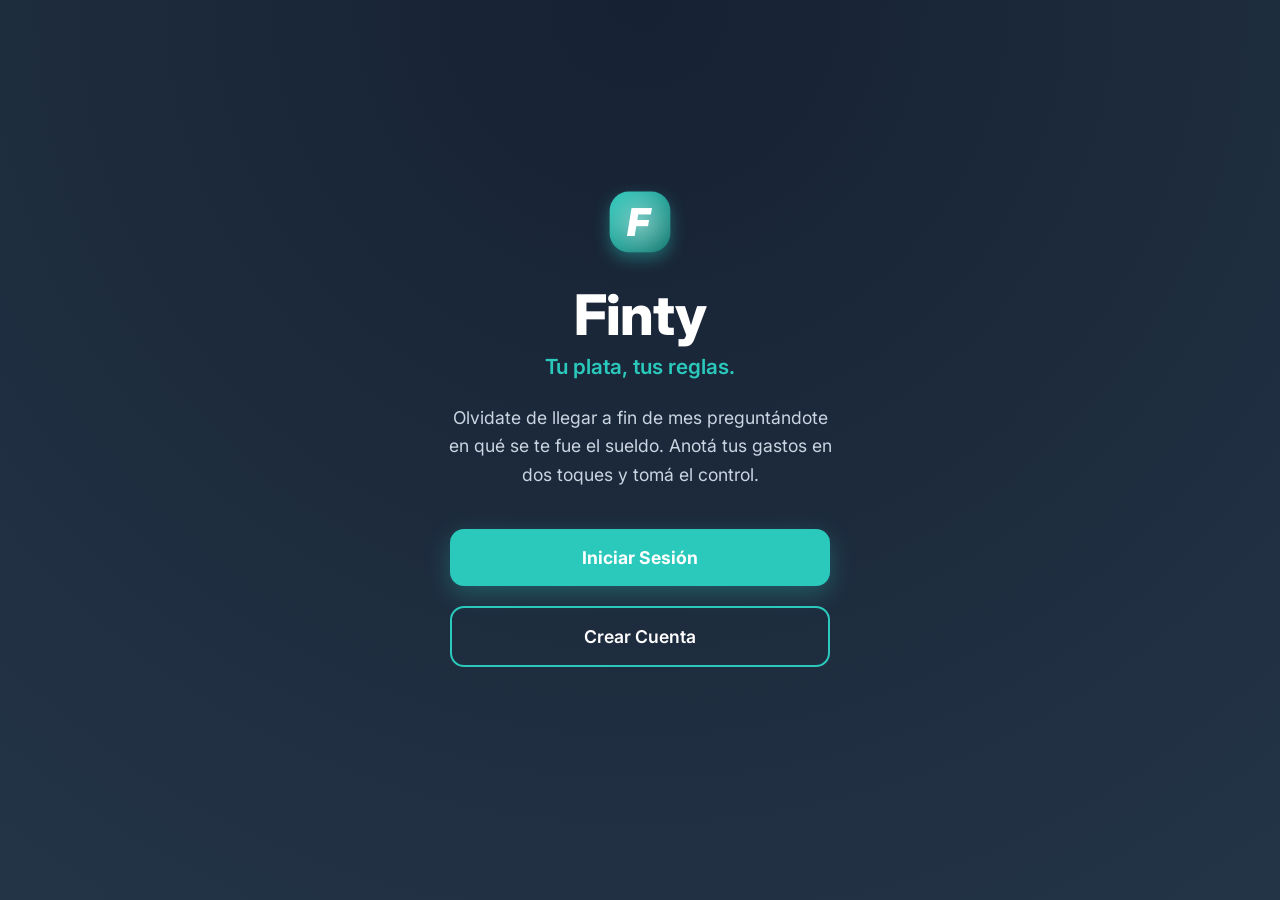
==== index.html @ 71d76723 "login, registro" ====
<!DOCTYPE html>
<html lang="es">
<head>
  <meta charset="UTF-8">
  <meta name="viewport" content="width=device-width, initial-scale=1.0">
  <title>Finty - Tu plata, tus reglas</title>
  <link rel="stylesheet" href="css/styles.css">
  
  <link rel="icon" href="finty-logo.png" type="image/png">
  <link rel="apple-touch-icon" href="finty-logo.png">
  
  <link rel="manifest" href="manifest.json?v=2">
  <meta name="theme-color" content="#0b1120"> 
</head>
<body class="inicio premium-landing">
  <div class="hero-container">
    
    <div style="display: flex; justify-content: center; margin-bottom: 40px; transform: scale(1.6);">
        <div class="finty-logo-container">
            <div class="finty-dot"></div>
            <span class="finty-f">F</span>
        </div>
    </div>

    <header>
        <h1 style="font-size: 3.5rem; color: #ffffff; margin: 0 0 5px 0; font-weight: 800; letter-spacing: -1px;">Finty</h1>
        <h2 style="color: var(--color-primario); font-size: 1.3rem; font-weight: 600; margin-top: 0; margin-bottom: 25px;">Tu plata, tus reglas.</h2>
    </header>

    <main>
        <p style="color: #cbd5e1; font-size: 1.1rem; line-height: 1.6; margin-bottom: 40px; padding: 0 10px;">
            Olvidate de llegar a fin de mes preguntándote en qué se te fue el sueldo. Anotá tus gastos en dos toques y tomá el control.
        </p>
      
      <div class="acciones">
        <a href="login.html" class="btn-principal" style="box-shadow: 0 8px 25px rgba(42, 201, 187, 0.3);">Iniciar Sesión</a>
        <a href="registro.html" class="btn-secundario-new">Crear Cuenta</a>
      </div>
    </main>
  </div>
</body>
</html>
---- css/styles.css ----
@import url('https://fonts.googleapis.com/css2?family=Inter:wght@400;500;600;700;800&display=swap');

:root {
  /* Unificamos al turquesa elegante que ya usabas */
  --color-primario: #2ac9bb;      
  --color-whatsapp: #2ac9bb; /* Cambiamos el verde flúor por el turquesa de la marca */
  
  /* === MODO PROFESIONAL (Minimalista) === */
  --bg-derecha: #f4f7f6;         /* Gris súper clarito y limpio (adiós al crema) */
  --bg-izquierda: #243447;       /* Azul noche/pizarra muy oscuro. Súper elegante y descansa la vista */
  --bg-tarjetas: #ffffff;        
  
  --bg-saldos: #1e293b;          /* Gris azulado oscuro para las tarjetas de saldo */

  --texto-oscuro: #0f172a;       
  --texto-claro: #64748b;        
  --texto-blanco: #ffffff;       

  --borde: #e2e8f0;              
  --hover-izq: #334155;          /* Hover sutil */
}

/* =========================================================
   PÁGINAS DE INICIO Y AUTENTICACIÓN (Index, Login, Registro)
   ========================================================= */
body.inicio, body.auth {
    display: flex;
    flex-direction: column;
    justify-content: center;
    align-items: center;
    min-height: 100vh;
    /* MAGIA: Le ponemos el mismo Azul Noche ultra premium del menú */
    background-color: var(--bg-izquierda); 
    text-align: center;
    padding: 20px;
    overflow: hidden; 
}

/* Efecto de luz de fondo para que no sea un color plano */
body.premium-landing {
    background: radial-gradient(circle at top, #162133 0%, var(--bg-izquierda) 100%);
}

.hero-container {
    animation: fadeIn 1.2s ease-out;
    width: 100%;
    max-width: 450px;
    padding: 20px;
    margin-top: -30px;
}

/* --- Botones Landing Premium --- */
.premium-landing .acciones {
    display: flex;
    flex-direction: column;
    gap: 20px;
    width: 100%;
    padding: 0 15px;
    box-sizing: border-box;
}

.btn-principal {
    background: var(--color-primario);
    color: #ffffff;
    padding: 18px;
    border-radius: 14px;
    text-decoration: none;
    font-weight: 700;
    font-size: 1.1rem;
    transition: transform 0.2s, box-shadow 0.2s;
    width: 100%;
    box-sizing: border-box;
    display: inline-block;
}

/* Botón secundario ajustado para fondo oscuro */
.btn-secundario-new {
    background: transparent;
    color: var(--texto-blanco); /* Letras blancas para contraste */
    padding: 18px;
    border-radius: 14px;
    text-decoration: none;
    font-weight: 600;
    font-size: 1.1rem;
    border: 2px solid var(--color-primario);
    transition: background 0.3s, transform 0.2s;
    width: 100%;
    box-sizing: border-box;
    display: inline-block;
}

.btn-principal:hover {
    background: #1eb3a5;
}

.btn-secundario-new:hover {
    background: var(--color-primario);
    color: #ffffff;
}

.btn-principal:active, .btn-secundario-new:active {
    transform: scale(0.96);
}

/* --- Cajas de Login y Registro --- */
.form-container {
    background-color: var(--bg-tarjetas);
    padding: 40px 30px;
    border-radius: 16px;
    width: 100%;
    max-width: 400px;
    box-shadow: 0 10px 30px rgba(0,0,0,0.08); 
    border: 1px solid var(--borde);
}
.form-container h2 {
    color: var(--color-primario);
    margin-bottom: 30px;
    font-size: 2rem;
}
.form-container form {
    display: flex;
    flex-direction: column;
    gap: 20px;
}
.form-container input {
    width: 100%;
    padding: 15px;
    border-radius: 10px;
    border: 1px solid var(--borde);
    background-color: #f8fafc;
    color: var(--texto-oscuro);
    font-family: 'Inter', sans-serif;
    font-size: 1rem;
    outline: none;
    transition: border 0.3s;
}
.form-container input:focus {
    border-color: var(--color-primario);
}
.form-container p {
    margin-top: 25px;
    color: var(--texto-claro);
    font-size: 0.95rem;
}
.form-container a {
    color: var(--color-primario);
    text-decoration: none;
    font-weight: 700;
    margin-left: 5px;
}
.form-container a:hover {
    text-decoration: underline;
}

/* --- Botones Globales --- */
.btn {
    display: inline-block;
    padding: 14px 28px;
    background-color: var(--color-primario);
    color: #ffffff;
    text-decoration: none;
    border: none;
    border-radius: 10px;
    font-size: 1.1rem;
    font-weight: 700;
    cursor: pointer;
    transition: transform 0.2s, background 0.2s;
    width: 100%; 
}
.btn:hover {
    transform: translateY(-3px);
    background-color: #1eb3a5;
}

/* =========================================================
   GENERAL & LAYOUT (DASHBOARD)
   ========================================================= */
* { 
    margin: 0; 
    padding: 0; 
    box-sizing: border-box; 
    -webkit-tap-highlight-color: transparent;
}

html, body {
  font-family: 'Inter', sans-serif;
  background-color: var(--bg-derecha);
  color: var(--texto-oscuro);
  min-height: 100vh;
  display: flex;
  flex-direction: column;
  overflow-x: hidden; 
  max-width: 100vw;
}

input, textarea, select {
    user-select: text;
}

.app { display: flex; height: 100vh; width: 100%; position: relative; }

/* ==== SIDEBAR ==== */
.sidebar { 
    width: 240px; 
    background-color: var(--bg-izquierda); 
    display: flex; 
    flex-direction: column; 
    justify-content: space-between; 
    padding: 1.5rem; 
    transition: left 0.3s ease;
    z-index: 9999;
}

.sidebar .brand { 
    text-align: center; 
    font-weight: 800; 
    font-size: 1.5rem; 
    color: var(--texto-blanco); 
    letter-spacing: 1px;
    text-shadow: 0 4px 10px rgba(0, 0, 0, 0.4); 
    margin-bottom: 20px;
}

.nav-list { list-style: none; margin-top: 2rem; }
.nav-item { padding: 0.75rem 1rem; border-radius: 8px; margin-bottom: 0.5rem; cursor: pointer; transition: background 0.2s ease; font-weight: 500; color: var(--texto-blanco); }
.nav-item:hover { background-color: var(--hover-izq); }
.nav-item.active { background-color: var(--color-primario); color: #ffffff; font-weight: 600; }

.main { 
    flex: 1; 
    background-color: var(--bg-derecha); 
    display: flex; 
    flex-direction: column; 
    min-width: 0; /* <-- MAGIA 1: Obliga al contenedor a respetar tu pantalla */
}

/* AQUÍ ESTÁ EL TRUCO DE ORO: padding-bottom grande para dejar scrollear de más */
.content { 
    flex: 1; 
    overflow-y: auto; 
    overflow-x: hidden; /* <-- MAGIA 2: Evita que la página se rompa hacia los costados */
    padding: 2rem; 
    padding-bottom: 120px; /* Esto permite scroll por encima del botón */
    position: relative; 
}


/* Cabecera y fondo oscuro del móvil (ocultos en PC) */
.mobile-header { display: none; }
.sidebar-overlay { display: none; }

/* ==== PESTAÑAS Y SECCIONES ==== */
.page { display: none; } 
.page.visible { display: block !important; animation: fadeIn 0.4s ease; }

/* ==== PANELES Y TARJETAS ==== */
.panel, .card { 
    background-color: var(--bg-tarjetas); 
    border-radius: 12px; 
    padding: 1.5rem; 
    margin-bottom: 2rem; 
    border: 1px solid var(--borde);
    box-shadow: 0 4px 6px -1px rgba(0,0,0,0.05); 
}
.cards { display: grid; grid-template-columns: repeat(auto-fit, minmax(220px, 1fr)); gap: 1.5rem; margin-bottom: 2rem; }

.card h3 { 
    font-size: 0.85rem; 
    color: var(--texto-claro);
    text-transform: uppercase; 
    font-weight: 700;
    letter-spacing: 0.5px;
}
.card .highlight { 
    font-size: 2rem; 
    font-weight: 800; 
    margin-top: 0.5rem; 
    color: var(--color-primario); 
}

/* ==== TABLAS DE DATOS ==== */
.table-wrapper {
    width: 100%;
    overflow-x: auto;
    -webkit-overflow-scrolling: touch; 
    padding-bottom: 10px;
}

.table { width: 100%; border-collapse: collapse; margin-top: 1rem; }
.table th, .table td { 
    padding: 0.8rem; 
    text-align: left; 
    border-bottom: 1px solid var(--borde); 
    white-space: nowrap; 
}
.highlight.positivo { color: #2ac9bb; }
.highlight.negativo { color: #ff6384; }

/* =========================================================
   BOTÓN FLOTANTE DEFINITIVO (PRO)
   ========================================================= */

.fab-container {
    position: fixed;
    bottom: 20px;
    right: 20px;
    z-index: 2000;
    display: flex;
    flex-direction: column;
    align-items: flex-end;
}

.fab-main {
    width: 56px;
    height: 56px;
    background-color: var(--color-whatsapp);
    color: white;
    border: none;
    border-radius: 50%;
    box-shadow: 0 8px 25px rgba(0, 0, 0, 0.25);
    cursor: pointer;
    display: flex;
    justify-content: center;
    align-items: center;
    transition: all 0.25s ease;
}

.fab-main:hover {
    transform: scale(1.08);
}

/* Opciones que aparecen arriba */
.fab-options {
    position: absolute;
    bottom: 70px;
    right: 0;
    display: flex;
    flex-direction: column;
    gap: 12px;
    opacity: 0;
    transform: translateY(10px);
    pointer-events: none;
    transition: all 0.25s ease;
}

.fab-options.show {
    opacity: 1;
    transform: translateY(0);
    pointer-events: auto;
}

.fab-label-container { display: flex; align-items: center; gap: 10px; cursor: pointer; }
.fab-label { background: white; color: #333; padding: 6px 12px; border-radius: 6px; font-weight: 600; font-size: 0.85rem; box-shadow: 0 2px 5px rgba(0,0,0,0.2); }
.fab-mini-btn { width: 45px; height: 45px; border-radius: 50%; border: none; background: white; display: flex; justify-content: center; align-items: center; box-shadow: 0 2px 8px rgba(0,0,0,0.3); }

/* ==== MODALES Y FORMULARIOS ==== */
.modal { 
    position: fixed; 
    top: 0; 
    left: 0; 
    width: 100%; 
    height: 100%; 
    background-color: rgba(0,0,0,0.6); 
    display: none; 
    justify-content: center; 
    align-items: center; 
    z-index: 3000; 
    backdrop-filter: blur(5px); 
}
.modal-content { 
    background-color: var(--bg-tarjetas); 
    padding: 25px; 
    width: 90%; 
    max-width: 500px; 
    border-radius: 12px; 
    position: relative; 
    max-height: 90vh; 
    overflow-y: auto; 
    border: 1px solid var(--borde);
}
.close { position: absolute; top: 1rem; right: 1rem; font-size: 1.5rem; color: var(--texto-claro); cursor: pointer; }

.modal-content h2, .modal-content h3 { color: var(--color-primario); margin-bottom: 20px; font-size: 1.4rem; }
.modal-content form { display: flex; flex-direction: column; }
.modal-content label { font-size: 0.9rem; color: var(--texto-oscuro); margin-top: 15px; margin-bottom: 5px; font-weight: 600; }
.modal-content input, .modal-content select { width: 100%; padding: 12px; border-radius: 8px; border: 1px solid var(--borde); background-color: #f8fafc; color: var(--texto-oscuro); font-family: 'Inter', sans-serif; font-size: 1rem; outline: none; }
.modal-content input:focus, .modal-content select:focus { border-color: var(--color-primario); }
.modal-content button { margin-top: 25px; width: 100%; padding: 14px; background-color: var(--color-primario); color: #ffffff; border: none; border-radius: 8px; font-size: 1.1rem; font-weight: 700; cursor: pointer; }

/* --- Animaciones Generales --- */
@keyframes float {
    0%, 100% { transform: translateY(0); }
    50% { transform: translateY(-15px); }
}
@keyframes fadeIn { from { opacity: 0; transform: translateY(20px); } to { opacity: 1; transform: translateY(0); } }

/* =========================================================
   ADAPTACIÓN PARA CELULARES (MENÚ HAMBURGUESA Y DISEÑO LIMPIO)
   ========================================================= */
@media (max-width: 768px) {
  .app { flex-direction: column; height: auto; }
  
  /* Header superior con rayitas */
  .mobile-header {
      display: flex;
      align-items: center;
      background-color: var(--bg-izquierda);
      padding: 15px;
      color: white;
      box-shadow: 0 2px 5px rgba(0,0,0,0.2);
  }
  
  .mobile-header h2 { 
      margin: 0; 
      margin-left: 15px; 
      font-size: 1.5rem; 
      font-weight: 700;
  }
  
  .menu-btn { 
      background: none; 
      border: none; 
      color: white; 
      cursor: pointer; 
      padding: 0; 
      display: flex; 
      align-items: center; 
  }
  
  /* Sidebar oculto tipo cajón deslizable */
  .sidebar {
      position: fixed;
      top: 0;
      left: -100%; 
      height: 100vh;
      width: 250px;
      box-shadow: 2px 0 15px rgba(0,0,0,0.5);
  }
  
  .sidebar.active { left: 0; }
  .sidebar .brand { display: block; padding-top: 10px; text-align: left; } 
  .nav-list { margin-top: 1rem; display: flex; flex-direction: column; }
  .nav-item { font-size: 1rem; padding: 15px; border-radius: 8px; margin-bottom: 5px; text-align: left; }
  
  .nav-item.logout { 
      margin-top: auto; 
      background-color: transparent; 
      border: 1px solid rgba(255, 68, 68, 0.5); 
      color: #ff4444;
      text-align: center;
  }
  
  /* Fondo oscuro cuando se abre el menú */
  .sidebar-overlay {
      position: fixed;
      top: 0; left: 0; width: 100%; height: 100%;
      background: rgba(0,0,0,0.6); z-index: 9998; opacity: 0; pointer-events: none; transition: opacity 0.3s ease;
  }
  .sidebar-overlay.active { opacity: 1; pointer-events: all; }

  /* Mismo margen extra para que no tape la basura de la tabla en celular */
  .content { padding: 15px; padding-bottom: 120px; }
  
  /* Le dejamos la columna solo al "Total Gastado" (.cards) */
  .cards { display: flex !important; flex-direction: column !important; gap: 15px !important; }

  /* Y blindamos el carrusel (.wallet-cards) para que siga siendo una fila (row) */
  .wallet-cards { 
      display: flex !important; 
      flex-direction: row !important; 
      flex-wrap: nowrap !important; 
      overflow-x: auto !important; 
      gap: 1.5rem !important;
  }
  .card { width: 100% !important; }
  .card .highlight { font-size: 1.3rem !important; word-break: break-all !important; white-space: normal !important; }
  
  /* Botón pegado bien a la esquina en celulares */
  .fab-container { bottom: 15px; right: 15px; }
  
  .card h3 { display: flex !important; justify-content: space-between !important; align-items: center !important; }
}

/* =========================================================
   ARREGLO DEFINITIVO: TARJETAS SUPERIORES Y SELECTOR
   ========================================================= */

.wallet-card, .cuenta-card, .saldos-container div {
    background-color: var(--bg-saldos) !important;
    border-radius: 12px;
    color: var(--texto-blanco) !important;
    box-shadow: 0 4px 6px -1px rgba(0,0,0,0.1);
}

.wallet-card h3, .cuenta-card h3, .saldos-container div h3 {
    color: #94a3b8 !important; 
    font-size: 0.85rem !important;
    text-transform: uppercase !important;
    font-weight: 700 !important;
    letter-spacing: 0.5px !important;
    margin-bottom: 5px !important;
}

.wallet-card span, .cuenta-card span, .saldos-container div span,
.wallet-card p, .cuenta-card p, .saldos-container div p {
    color: var(--texto-blanco) !important; 
    font-size: 1.8rem !important; 
    font-weight: 800 !important;
}

select, #filtroFechaMes {
    background-color: var(--bg-saldos) !important;
    color: var(--texto-blanco) !important;
    border: 1px solid var(--bg-saldos) !important;
    padding: 8px 15px;
    border-radius: 8px;
    font-family: 'Inter', sans-serif;
    font-weight: 500;
    font-size: 0.95rem;
    outline: none;
    cursor: pointer;
    transition: box-shadow 0.3s ease;
    box-shadow: 0 2px 5px rgba(0,0,0,0.1);
}

select:focus, #filtroFechaMes:focus {
    box-shadow: 0 0 0 2px var(--color-primario);
}

.filtro-container, .filtro-mes {
    background-color: transparent !important;
}

/* =========================================================
   PARCHE SALVAVIDAS: TEXTOS Y MODALES
   ========================================================= */

.sidebar p, .sidebar span, .sidebar small, .sidebar a {
    color: #e2e8f0 !important; 
}

.modal-content select {
    background-color: #f8fafc !important;
    color: var(--texto-oscuro) !important;
    border: 1px solid var(--borde) !important;
    box-shadow: none !important;
}

.modal-content .saldos-container *, 
.modal-content .cuenta-card * {
    color: var(--texto-blanco) !important;
}

.modal-content div:not(.cuenta-card):not(.saldos-container):not(.saldos-container div) {
    background-color: transparent !important;
}

.modal-content label {
    color: var(--texto-oscuro) !important;
}

/* --- SCROLL INTERNO PARA LAS TABLAS DE GASTOS --- */
.tabla-con-scroll {
    max-height: 350px; /* Altura máxima de la caja (podés achicarla o agrandarla) */
    overflow-y: auto;  /* Habilita la barrita de scroll vertical si hace falta */
    display: block;    /* Necesario para que el div se comporte como bloque */
    border-bottom: 1px solid #333; /* Una liniecita para cerrar la tabla abajo */
}

/* Para que la cabecera (Concepto, Monto, etc.) se quede quieta arriba mientras bajás */
.tabla-con-scroll thead th {
    position: sticky;
    top: 0;
    z-index: 10;
    background-color: var(--bg-panel); /* Que tenga el mismo color que el panel de atrás */
    box-shadow: 0 2px 2px -1px rgba(0, 0, 0, 0.4);
}

/* --- ARREGLO CABECERA DE TABLA --- */
.table-wrapper {
    position: relative;
}

.table th {
    position: sticky;
    top: 0;
    background-color: #ffffff !important; /* Fondo blanco para que combine con tus tablas */
    color: #333333 !important; /* Forzamos las letras oscuras para que se lean perfecto */
    z-index: 100 !important;
    box-shadow: 0 2px 4px rgba(0,0,0,0.1); /* Sombra súper suave y elegante */
}

/* Para asegurarnos de que las esquinas no dejen "huecos" transparentes */
.table th::after {
    content: '';
    position: absolute;
    left: 0;
    right: 0;
    bottom: -1px;
    border-bottom: 1px solid #e2e8f0; /* Borde clarito a juego */
}

/* =========================================================
   DISEÑO DE TARJETAS Y RESPONSIVE (PC vs MÓVIL)
   ========================================================= */

/* 1. Base para Celulares (Compacto) */
.tarjeta-billetera {
    flex: 0 0 170px; /* Ancho fijo para deslizar */
    width: 170px;
    height: 110px;
    padding: 16px;
    border-radius: 16px;
    position: relative;
    box-shadow: 0 8px 20px -4px rgba(0,0,0,0.15);
    display: flex;
    flex-direction: column;
    justify-content: space-between;
    overflow: hidden;
    font-family: 'Inter', sans-serif;
    scroll-snap-align: start;
    transition: all 0.3s ease;
}

.tarjeta-billetera h4 {
    color: rgba(255,255,255,0.95);
    font-size: 0.75rem;
    margin: 0;
    text-transform: uppercase;
    letter-spacing: 0.5px;
    font-weight: 700;
    max-width: 65px; /* <-- ¡AQUÍ ESTÁ LA MAGIA! Lo achicamos de 90 a 65 */
    white-space: nowrap;
    overflow: hidden;
    text-overflow: ellipsis;
    text-shadow: 0 1px 2px rgba(0,0,0,0.2);
}

.tarjeta-billetera p {
    font-size: 1.4rem;
    font-weight: 800;
    color: #fff;
    margin: 0;
    letter-spacing: -0.5px;
    text-shadow: 0 2px 4px rgba(0,0,0,0.2);
}

/* =========================================================
   DISEÑO DE TARJETAS Y RESPONSIVE (PC vs MÓVIL)
   ========================================================= */

/* 1. BASE PARA CELULARES (AFUERA del @media) */
/* Todo esto se aplica por defecto a los teléfonos */

.tarjeta-billetera {
    flex: 0 0 210px; /* Tarjetas más anchas en el celu */
    width: 210px;
    height: 130px;   /* Tarjetas más altas */
    padding: 18px;
    border-radius: 16px;
    position: relative;
    box-shadow: 0 8px 20px -4px rgba(0,0,0,0.15);
    display: flex;
    flex-direction: column;
    justify-content: space-between;
    overflow: hidden;
    font-family: 'Inter', sans-serif;
    scroll-snap-align: start;
    transition: all 0.3s ease;
}

.tarjeta-billetera h4 {
    color: rgba(255,255,255,0.95);
    font-size: 0.8rem;
    margin: 0;
    text-transform: uppercase;
    letter-spacing: 0.5px;
    font-weight: 700;
    max-width: 100px; /* Como la tarjeta es más ancha, le damos más espacio a la letra */
    white-space: nowrap;
    overflow: hidden;
    text-overflow: ellipsis;
    text-shadow: 0 1px 2px rgba(0,0,0,0.2);
}

.tarjeta-billetera p {
    font-size: 1.6rem; /* Monto de la tarjeta un poco más grande */
    font-weight: 800;
    color: #fff;
    margin: 0;
    letter-spacing: -0.5px;
    text-shadow: 0 2px 4px rgba(0,0,0,0.2);
}

/* NÚMERO TOTAL MÁS CHICO EN CELULAR */
#totalGastado {
    font-size: 2.2rem !important; /* Lo bajamos un cambio para que no grite en el celu */
}


/* --------------------------------------------------------- */
/* 2. ADAPTACIÓN PARA COMPUTADORAS (PANTALLA GRANDE) */
/* Todo lo que esté adentro de esta llave solo afecta a la PC */
/* --------------------------------------------------------- */
@media (min-width: 768px) {
    
    /* El número del total vuelve a ser gigante en la compu */
    #totalGastado {
        font-size: 3rem !important; 
    }

    /* Textos de la cabecera más grandes */
    .titulo-dinero { font-size: 1.8rem !important; }
    #iconoSaldos { font-size: 26px !important; }

    /* Botones superiores más grandes */
    .btn-cuadrado {
        width: 55px !important;
        height: 55px !important;
        border-radius: 14px !important;
    }
    .btn-cuadrado .material-icons { font-size: 28px !important; }
    
    #countCategorias {
        width: 22px !important;
        height: 22px !important;
        font-size: 0.8rem !important;
        top: -6px !important;
        right: -6px !important;
    }

    /* Tarjetas de débito GIGANTES en la compu */
    .tarjeta-billetera {
        flex: 0 0 320px; /* Casi el doble de anchas */
        width: 320px;
        height: 160px;   /* Mucho más altas */
        padding: 24px;   /* Más aire interior */
        border-radius: 20px;
    }
    
    .tarjeta-billetera h4 {
        font-size: 1.1rem; /* Título de cuenta grande */
        max-width: 200px;
    }

    .tarjeta-billetera p {
        font-size: 2.2rem; /* Monto inmenso */
    }
}

/* =========================================================
   COLORES UNIFICADOS PARA MONTOS EN TABLAS
   ========================================================= */
.monto-gasto {
    color: #FF5454 !important; /* Rojo para todos los gastos */
    font-weight: bold;
}

.monto-ingreso {
    color: var(--color-primario) !important; /* Turquesa para ingresos */
    font-weight: bold;
}

/* --- PARCHE ANTIDESBORDE FORZADO --- */
.main { min-width: 0 !important; }
.content { overflow-x: hidden !important; max-width: 100% !important; }
@media (min-width: 769px) { 
    .mobile-header { display: none !important; } 
}

/* =========================================================
   NUEVO LOGO FINTY (ANIMADO)
   ========================================================= */
.brand {
    display: flex;
    align-items: center;
    justify-content: center;
    gap: 12px;
    margin-bottom: 20px;
}

.brand h1 {
    margin: 0;
    font-size: 1.9rem;
    font-weight: 800;
    color: var(--texto-blanco);
    letter-spacing: 0.5px;
    text-shadow: none; /* Adiós a la sombra vieja */
}

.brand-mobile {
    display: flex;
    align-items: center;
    gap: 10px;
    margin-left: 15px;
}

.brand-mobile h2 {
    margin: 0;
    font-size: 1.5rem;
    font-weight: 800;
    color: white;
    letter-spacing: 0.5px;
}

/* Contenedor del logo: Cuadrado moderno con bordes redondeados */
.finty-logo-splash {
      position: absolute; 
      z-index: 10;
      width: 130px; 
      height: auto;
      top: 50%;
      left: 50%;
      transform: translate(-50%, -50%) scale(1.6); 
      opacity: 0;
      animation: aparecerLogoComplex 1.5s ease-out forwards, floatLogo 4s ease-in-out infinite;
      filter: drop-shadow(0 0 15px rgba(42, 201, 187, 0.8)); 
    }

.finty-logo-container.mini {
    width: 30px;
    height: 30px;
    border-radius: 8px;
}

/* La letra F central */
.finty-f {
    position: relative;
    z-index: 2;
    font-size: 1.5rem;
    font-weight: 900;
    color: #ffffff;
    font-family: 'Inter', sans-serif;
    font-style: italic; /* Le da un toque de velocidad/dinamismo */
    padding-right: 2px;
}

.finty-logo-container.mini .finty-f {
    font-size: 1.2rem;
}

/* El punto animado (Aura de luz interna que rebota) */
.finty-dot {
    position: absolute;
    width: 50px;
    height: 50px;
    background: radial-gradient(circle, rgba(255,255,255,0.4) 0%, rgba(255,255,255,0) 70%);
    border-radius: 50%;
    animation: moveGlow 3s infinite ease-in-out;
}

/* Animación: El brillo interno viaja por el cuadradito */
@keyframes moveGlow {
    0% { transform: translate(-20px, -20px) scale(1); }
    50% { transform: translate(20px, 20px) scale(1.5); }
    100% { transform: translate(-20px, -20px) scale(1); }
}

/* =========================================================
   NUEVO LOGO FINTY (ANIMADO)
   ========================================================= */
.brand {
    display: flex;
    align-items: center;
    justify-content: center;
    gap: 12px;
    margin-bottom: 20px;
}

.brand h1 {
    margin: 0;
    font-size: 1.9rem;
    font-weight: 800;
    color: var(--texto-blanco);
    letter-spacing: 0.5px;
    text-shadow: none;
}

.brand-mobile {
    display: flex;
    align-items: center;
    gap: 10px;
    margin-left: 15px;
}

.brand-mobile h2 {
    margin: 0;
    font-size: 1.5rem;
    font-weight: 800;
    color: white;
    letter-spacing: 0.5px;
}

/* Contenedor del logo: Cuadrado moderno con bordes redondeados */
.finty-logo-container {
    position: relative;
    width: 38px;
    height: 38px;
    /* Degradado turquesa espectacular */
    background: linear-gradient(135deg, var(--color-primario) 0%, #0f766e 100%);
    border-radius: 12px; 
    display: flex;
    align-items: center;
    justify-content: center;
    box-shadow: 0 4px 10px rgba(42, 201, 187, 0.4);
    overflow: hidden;
}

.finty-logo-container.mini {
    width: 30px;
    height: 30px;
    border-radius: 8px;
}

/* La letra F central */
.finty-f {
    position: relative;
    z-index: 2;
    font-size: 1.5rem;
    font-weight: 900;
    color: #ffffff;
    font-family: 'Inter', sans-serif;
    font-style: italic; /* Le da un toque de velocidad/dinamismo */
    padding-right: 2px;
}

.finty-logo-container.mini .finty-f {
    font-size: 1.2rem;
}

/* El punto animado (Aura de luz interna que rebota) */
.finty-dot {
    position: absolute;
    width: 50px;
    height: 50px;
    background: radial-gradient(circle, rgba(255,255,255,0.4) 0%, rgba(255,255,255,0) 70%);
    border-radius: 50%;
    animation: moveGlow 3s infinite ease-in-out;
}

/* Animación: El brillo interno viaja por el cuadradito */
@keyframes moveGlow {
    0% { transform: translate(-20px, -20px) scale(1); }
    50% { transform: translate(20px, 20px) scale(1.5); }
    100% { transform: translate(-20px, -20px) scale(1); }
}

/* =========================================================
   ANIMACIÓN DE ENTRADA PARA EL SPLASH SCREEN (FINTY)
   ========================================================= */

@keyframes splashLogoEntry {
    0% {
        opacity: 0;
        /* Empieza más chico y un poco más abajo */
        transform: scale(0.5) translateY(30px);
    }
    100% {
        opacity: 1;
        /* Termina en su escala grande (2.5 defined en el HTML) y centrado */
        transform: scale(2.5) translateY(0);
    }
}
/* =========================================================
   DISEÑO EXACTO "TICKET PREMIUM" (A PRUEBA DE CELULARES)
   ========================================================= */

/* Convertimos la tarjeta en un contenedor Flex para reordenar todo a nuestro antojo */
#totalGastoWidget {
    display: flex !important;
    flex-direction: column !important;
    padding: 24px 20px !important;
}

/* 1. Título "SALDO NETO" se queda primero */
#totalGastoWidget > div:nth-child(1) {
    order: 1 !important;
}

/* 2. El número gigante se queda segundo */
#saldoNetoProtagonista {
    order: 2 !important;
    font-size: clamp(2rem, 8vw, 2.8rem) !important;
    margin-bottom: 25px !important;
    letter-spacing: -1px !important;
    text-align: left !important;
    white-space: nowrap !important; 
    overflow: hidden !important; 
    text-overflow: ellipsis !important;
}

/* 3. El % consumido (Texto Rojo) pasa al tercer lugar (Arriba a la derecha) */
#totalGastoWidget > div:nth-child(6) { 
    order: 3 !important;
    text-align: right !important;
    margin-bottom: 5px !important;
    font-size: 0.85rem !important;
    font-weight: 800 !important;
    color: #ef4444 !important; 
}

/* 4. GASTOS pasa al cuarto lugar (Izquierda, arriba de la barra) */
#caja-gastos-finty {
    order: 4 !important;
    display: block !important;
    width: 100% !important;
    text-align: left !important;
    font-size: clamp(0.9rem, 4.5vw, 1.05rem) !important; 
    font-weight: 700 !important; 
    color: #334155 !important; 
    margin-bottom: 12px !important;
    white-space: normal !important;
    word-break: break-all !important;
    overflow: visible !important;
}

/* 5. La Barra de progreso pasa al quinto lugar (Queda en el medio) */
#totalGastoWidget > div:nth-child(5) { 
    order: 5 !important;
    height: 10px !important; 
    margin-bottom: 10px !important;
    border-radius: 10px !important;
}

/* 6. INGRESOS pasa al sexto lugar (Derecha, abajo de la barra) */
#caja-ingresos-finty {
    order: 6 !important;
    display: block !important;
    width: 100% !important;
    text-align: right !important;
    font-size: clamp(0.9rem, 4.5vw, 1.05rem) !important; 
    font-weight: 700 !important; 
    color: #334155 !important; 
    margin-bottom: 25px !important;
    padding-bottom: 20px !important;
    border-bottom: 1px solid #e2e8f0 !important; 
    white-space: normal !important;
    word-break: break-all !important;
    overflow: visible !important;
}

/* 7. El top de Categorías pasa al último lugar */
#totalGastoWidget > div:nth-child(7) { 
    order: 7 !important;
}

/* =========================================================
   TOP CATEGORÍAS Y ANTI-DESBORDES
   ========================================================= */

#totalGastoWidget div[style*="display: flex; justify-content: space-between"] {
    font-size: 0.95rem !important;
    align-items: center !important;
    flex-wrap: nowrap !important; 
    gap: 10px !important;
}

#totalGastoWidget div[style*="display: flex; justify-content: space-between"] > span:first-child {
    white-space: nowrap !important;
    overflow: hidden !important;
    text-overflow: ellipsis !important;
    max-width: 50% !important;
    color: #334155 !important;
    font-weight: 700 !important;
}

#totalGastoWidget div[style*="display: flex; justify-content: space-between"] > span:last-child {
    white-space: nowrap !important;
    text-align: right !important;
    font-size: 0.95rem !important;
}

#totalGastoWidget div[style*="display: flex; justify-content: space-between"] > span:last-child span {
    font-size: 0.75rem !important;
    color: #94a3b8 !important;
}

.tarjeta-billetera p {
    font-size: clamp(1.4rem, 6vw, 1.8rem) !important;
    white-space: nowrap !important;
    overflow: hidden !important;
    text-overflow: ellipsis !important;
}

/* =========================================================
   ARREGLO: ALINEACIÓN LOGO Y NOMBRE EN MENÚ LATERAL
   ========================================================= */

.sidebar .brand {
    display: flex !important;
    flex-direction: row !important; 
    align-items: center !important; 
    justify-content: flex-start !important; 
    gap: 12px !important; 
    margin-top: 10px !important;
    margin-bottom: 30px !important;
    padding-left: 5px !important; 
}

.sidebar .brand h1 {
    margin: 0 !important;
    font-size: 1.8rem !important; 
    line-height: 1 !important; 
}

.sidebar .brand .finty-logo-container {
    flex-shrink: 0 !important; 
}

/* =========================================================
   OCULTAR BOTÓN DE COMENTARIOS DE VERCEL
   ========================================================= */
vercel-live-feedback {
    display: none !important;
}
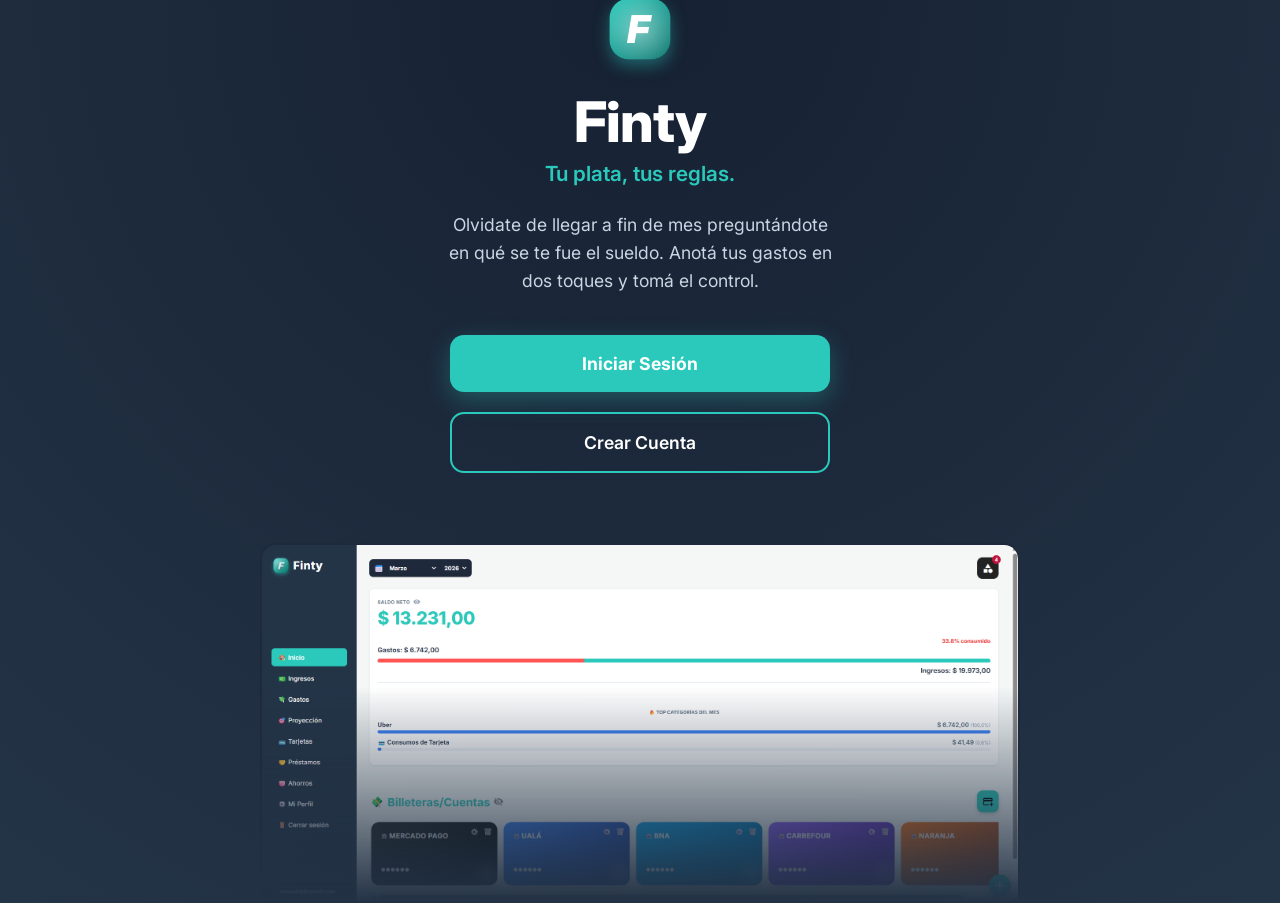
==== commit e76d30db: "sld" ====
--- a/index.html
+++ b/index.html
@@ -37,6 +37,9 @@
         <a href="registro.html" class="btn-secundario-new">Crear Cuenta</a>
       </div>
     </main>
+  </div> <div class="app-preview-container">
+      <img src="app-preview.png" alt="Vista previa de Finty">
   </div>
+
 </body>
 </html>
--- a/css/styles.css
+++ b/css/styles.css
@@ -1112,4 +1112,36 @@
    ========================================================= */
 vercel-live-feedback {
     display: none !important;
+}
+
+/* =========================================================
+   EFECTO "ASOMO" DE LA APP EN EL INDEX
+   ========================================================= */
+.app-preview-container {
+    width: 100vw; /* Ocupa el ancho total disponible */
+    max-width: 800px; /* En la compu no crece más que esto para que se vea nítido */
+    margin: 50px auto -20px auto;
+    padding: 0 20px;
+    box-sizing: border-box;
+    animation: floatApp 5s ease-in-out infinite; /* Animación de flotar */
+}
+
+.app-preview-container img {
+    width: 100%;
+    height: auto;
+    border-radius: 16px 16px 0 0; /* Bordes redondos solo arriba */
+    box-shadow: 0 -15px 40px rgba(42, 201, 187, 0.15); /* Brillo turquesa arriba */
+    border: 2px solid #1e293b;
+    border-bottom: none;
+    display: block;
+    
+    /* El truco maestro: difuminar la parte de abajo para que se funda con el fondo azul */
+    -webkit-mask-image: linear-gradient(to bottom, black 40%, transparent 100%);
+    mask-image: linear-gradient(to bottom, black 40%, transparent 100%);
+}
+
+/* La animación que hace que respire suavemente hacia arriba y abajo */
+@keyframes floatApp {
+    0%, 100% { transform: translateY(0); }
+    50% { transform: translateY(-12px); }
 }
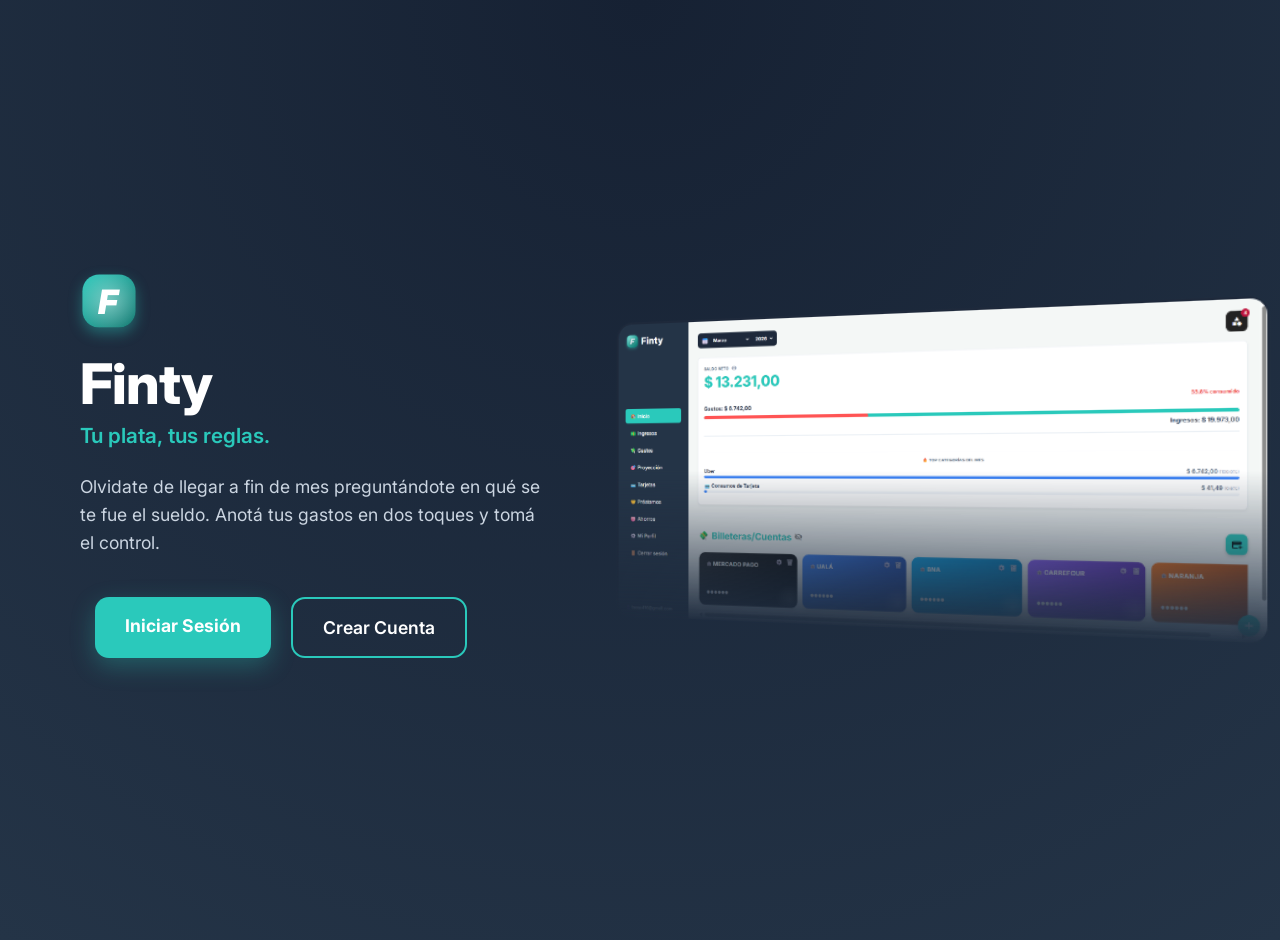
==== commit c7771dc2: "dsa" ====
--- a/index.html
+++ b/index.html
@@ -5,41 +5,41 @@
   <meta name="viewport" content="width=device-width, initial-scale=1.0">
   <title>Finty - Tu plata, tus reglas</title>
   <link rel="stylesheet" href="css/styles.css">
-  
   <link rel="icon" href="finty-logo.png" type="image/png">
   <link rel="apple-touch-icon" href="finty-logo.png">
-  
   <link rel="manifest" href="manifest.json?v=2">
   <meta name="theme-color" content="#0b1120"> 
 </head>
 <body class="inicio premium-landing">
-  <div class="hero-container">
-    
-    <div style="display: flex; justify-content: center; margin-bottom: 40px; transform: scale(1.6);">
-        <div class="finty-logo-container">
+
+  <div class="landing-split">
+      
+      <div class="hero-container hero-left">
+        <div class="finty-logo-container brand-index">
             <div class="finty-dot"></div>
             <span class="finty-f">F</span>
         </div>
-    </div>
 
-    <header>
-        <h1 style="font-size: 3.5rem; color: #ffffff; margin: 0 0 5px 0; font-weight: 800; letter-spacing: -1px;">Finty</h1>
-        <h2 style="color: var(--color-primario); font-size: 1.3rem; font-weight: 600; margin-top: 0; margin-bottom: 25px;">Tu plata, tus reglas.</h2>
-    </header>
+        <header>
+            <h1>Finty</h1>
+            <h2>Tu plata, tus reglas.</h2>
+        </header>
 
-    <main>
-        <p style="color: #cbd5e1; font-size: 1.1rem; line-height: 1.6; margin-bottom: 40px; padding: 0 10px;">
-            Olvidate de llegar a fin de mes preguntándote en qué se te fue el sueldo. Anotá tus gastos en dos toques y tomá el control.
-        </p>
-      
-      <div class="acciones">
-        <a href="login.html" class="btn-principal" style="box-shadow: 0 8px 25px rgba(42, 201, 187, 0.3);">Iniciar Sesión</a>
-        <a href="registro.html" class="btn-secundario-new">Crear Cuenta</a>
+        <main>
+            <p class="hero-desc">
+                Olvidate de llegar a fin de mes preguntándote en qué se te fue el sueldo. Anotá tus gastos en dos toques y tomá el control.
+            </p>
+          
+          <div class="acciones">
+            <a href="login.html" class="btn-principal shadow-btn">Iniciar Sesión</a>
+            <a href="registro.html" class="btn-secundario-new">Crear Cuenta</a>
+          </div>
+        </main>
       </div>
-    </main>
-  </div> <div class="app-preview-container">
-      <img src="app-preview.png" alt="Vista previa de Finty">
-  </div>
 
-</body>
+      <div class="app-preview-container right-img">
+          <img src="app-preview.png" alt="Vista previa de Finty">
+      </div>
+
+  </div> </body>
 </html>
--- a/css/styles.css
+++ b/css/styles.css
@@ -1115,33 +1115,116 @@
 }
 
 /* =========================================================
-   EFECTO "ASOMO" DE LA APP EN EL INDEX
-   ========================================================= */
+   DISEÑO SPLIT (MITAD Y MITAD) PARA EL INDEX PREMIUM
+   ========================================================= */
+
+/* Contenedor principal que envuelve todo */
+.landing-split {
+    display: flex;
+    flex-direction: column; /* Por defecto (celulares) es apilado */
+    align-items: center;
+    justify-content: center;
+    width: 100%;
+    max-width: 1200px;
+    margin: 0 auto;
+    min-height: 100vh;
+    padding: 20px;
+    gap: 30px;
+}
+
+/* --- ESTILOS COMPARTIDOS (Móvil y PC) --- */
+.hero-left {
+    display: flex;
+    flex-direction: column;
+    align-items: center; /* En celu, todo centrado */
+    text-align: center;
+    width: 100%;
+    max-width: 500px;
+    animation: fadeIn 1.2s ease-out;
+    margin-top: 0;
+}
+
+.brand-index {
+    transform: scale(1.6);
+    margin-bottom: 40px;
+}
+
+.hero-left h1 {
+    font-size: 3.5rem; color: #ffffff; margin: 0 0 5px 0; font-weight: 800; letter-spacing: -1px;
+}
+.hero-left h2 {
+    color: var(--color-primario); font-size: 1.3rem; font-weight: 600; margin-top: 0; margin-bottom: 25px;
+}
+.hero-desc {
+    color: #cbd5e1; font-size: 1.1rem; line-height: 1.6; margin-bottom: 40px; padding: 0 10px;
+}
+.shadow-btn {
+    box-shadow: 0 8px 25px rgba(42, 201, 187, 0.3);
+}
+
+/* La imagen */
 .app-preview-container {
-    width: 100vw; /* Ocupa el ancho total disponible */
-    max-width: 800px; /* En la compu no crece más que esto para que se vea nítido */
-    margin: 50px auto -20px auto;
-    padding: 0 20px;
-    box-sizing: border-box;
-    animation: floatApp 5s ease-in-out infinite; /* Animación de flotar */
+    width: 100%;
+    max-width: 800px;
+    animation: floatApp 5s ease-in-out infinite;
+    display: flex;
+    justify-content: center;
 }
 
 .app-preview-container img {
     width: 100%;
     height: auto;
-    border-radius: 16px 16px 0 0; /* Bordes redondos solo arriba */
-    box-shadow: 0 -15px 40px rgba(42, 201, 187, 0.15); /* Brillo turquesa arriba */
+    border-radius: 16px;
+    box-shadow: 0 -10px 40px rgba(42, 201, 187, 0.15), 0 10px 40px rgba(0, 0, 0, 0.5);
     border: 2px solid #1e293b;
-    border-bottom: none;
-    display: block;
-    
-    /* El truco maestro: difuminar la parte de abajo para que se funda con el fondo azul */
-    -webkit-mask-image: linear-gradient(to bottom, black 40%, transparent 100%);
-    mask-image: linear-gradient(to bottom, black 40%, transparent 100%);
-}
-
-/* La animación que hace que respire suavemente hacia arriba y abajo */
-@keyframes floatApp {
-    0%, 100% { transform: translateY(0); }
-    50% { transform: translateY(-12px); }
+    /* Difuminado suave abajo */
+    -webkit-mask-image: linear-gradient(to bottom, black 50%, transparent 100%);
+    mask-image: linear-gradient(to bottom, black 50%, transparent 100%);
+}
+
+
+/* --- LA MAGIA PARA COMPUTADORAS (Pantallas anchas) --- */
+@media (min-width: 900px) {
+    .landing-split {
+        flex-direction: row; /* Los pone uno al lado del otro */
+        justify-content: space-between;
+        align-items: center; /* Los centra verticalmente */
+        text-align: left;
+        gap: 50px; /* Separación entre el texto y la foto */
+    }
+
+    /* El texto y logo se van a la izquierda */
+    .hero-left {
+        align-items: flex-start; /* Alinea todo a la izquierda */
+        text-align: left;
+        flex: 1; /* Ocupa la mitad del espacio disponible */
+    }
+
+    .brand-index {
+        transform: scale(1.4);
+        margin-bottom: 30px;
+        margin-left: 10px; /* Pequeño ajuste visual */
+    }
+
+    .hero-desc {
+        padding: 0; /* Le sacamos el padding porque ya no hace falta en PC */
+    }
+
+    .acciones {
+        flex-direction: row !important; /* Botones uno al lado del otro */
+        width: 100%;
+        gap: 15px;
+        padding: 0;
+    }
+
+    .acciones a {
+        width: auto !important; /* Deja que los botones tomen su propio ancho */
+        padding: 18px 30px;
+    }
+
+    /* La imagen se va a la derecha */
+    .app-preview-container {
+        flex: 1.3; /* Le damos un poquito más de espacio a la foto que al texto */
+        transform: perspective(1000px) rotateY(-15deg) scale(1.1); /* Efecto 3D sutil (opcional, podés borrar esta línea si no te gusta) */
+    }
 }
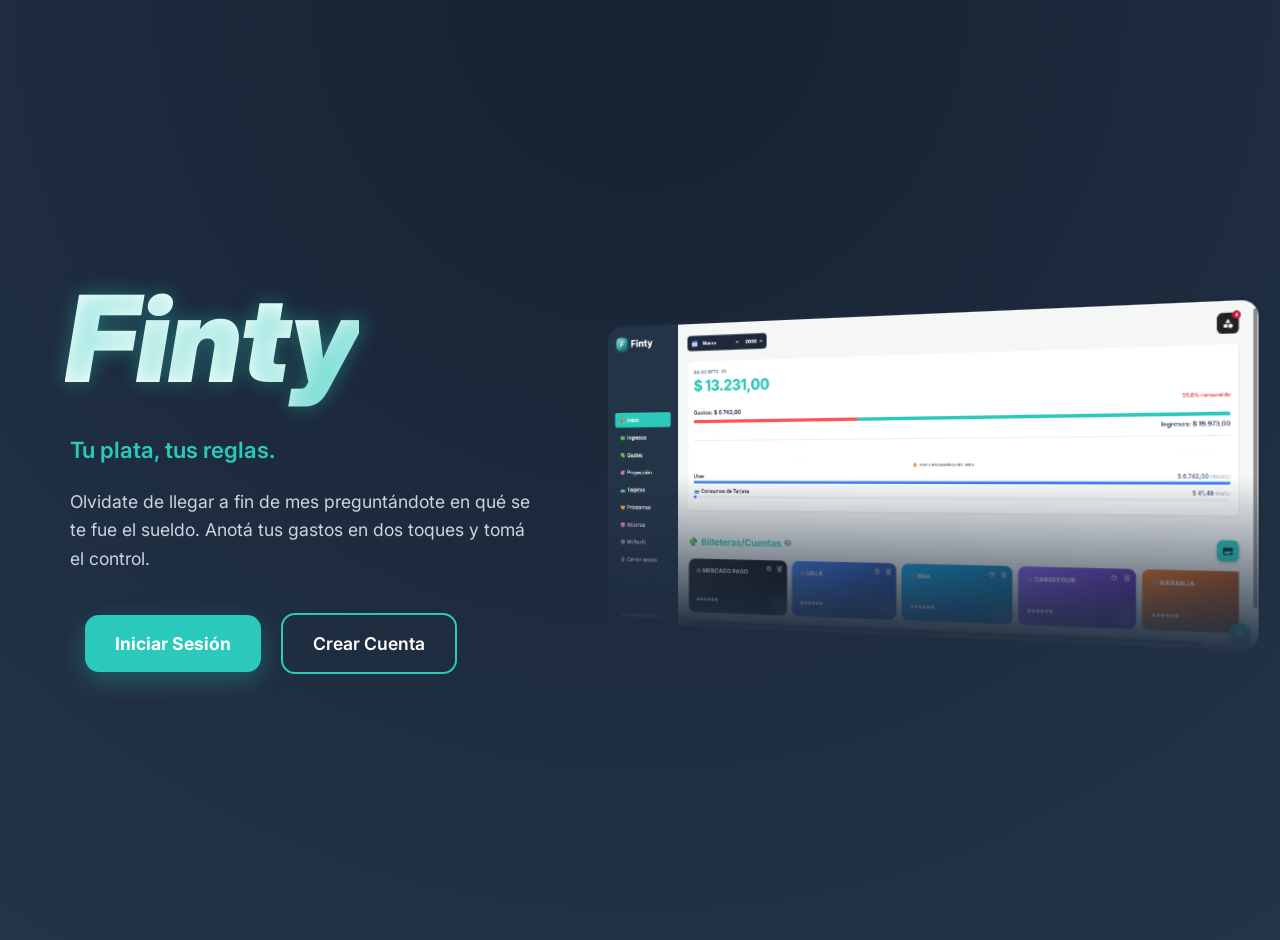
==== commit 512b43f4: "sl" ====
--- a/index.html
+++ b/index.html
@@ -5,8 +5,10 @@
   <meta name="viewport" content="width=device-width, initial-scale=1.0">
   <title>Finty - Tu plata, tus reglas</title>
   <link rel="stylesheet" href="css/styles.css">
+  
   <link rel="icon" href="finty-logo.png" type="image/png">
   <link rel="apple-touch-icon" href="finty-logo.png">
+  
   <link rel="manifest" href="manifest.json?v=2">
   <meta name="theme-color" content="#0b1120"> 
 </head>
@@ -14,27 +16,27 @@
 
   <div class="landing-split">
       
-      <div class="hero-container hero-left">
-        <div class="finty-logo-container brand-index">
-            <div class="finty-dot"></div>
-            <span class="finty-f">F</span>
-        </div>
+      <div class="hero-left">
+          
+          <div class="finty-brand-motion">
+              Finty
+              <div class="motion-glow"></div>
+          </div>
 
-        <header>
-            <h1>Finty</h1>
-            <h2>Tu plata, tus reglas.</h2>
-        </header>
+          <header>
+              <h2>Tu plata, tus reglas.</h2>
+          </header>
 
-        <main>
-            <p class="hero-desc">
-                Olvidate de llegar a fin de mes preguntándote en qué se te fue el sueldo. Anotá tus gastos en dos toques y tomá el control.
-            </p>
-          
-          <div class="acciones">
-            <a href="login.html" class="btn-principal shadow-btn">Iniciar Sesión</a>
-            <a href="registro.html" class="btn-secundario-new">Crear Cuenta</a>
-          </div>
-        </main>
+          <main>
+              <p class="hero-desc">
+                  Olvidate de llegar a fin de mes preguntándote en qué se te fue el sueldo. Anotá tus gastos en dos toques y tomá el control.
+              </p>
+            
+            <div class="acciones">
+              <a href="login.html" class="btn-principal shadow-btn">Iniciar Sesión</a>
+              <a href="registro.html" class="btn-secundario-new">Crear Cuenta</a>
+            </div>
+          </main>
       </div>
 
       <div class="app-preview-container right-img">
--- a/css/styles.css
+++ b/css/styles.css
@@ -1115,24 +1115,26 @@
 }
 
 /* =========================================================
-   DISEÑO SPLIT (MITAD Y MITAD) PARA EL INDEX PREMIUM
+   DISEÑO SPLIT (MITAD Y MITAD) Y MOVIMIENTO PREMIUN EN INDEX
    ========================================================= */
 
 /* Contenedor principal que envuelve todo */
 .landing-split {
     display: flex;
-    flex-direction: column; /* Por defecto (celulares) es apilado */
+    flex-direction: column; /* Apilado en celulares */
     align-items: center;
     justify-content: center;
     width: 100%;
     max-width: 1200px;
     margin: 0 auto;
     min-height: 100vh;
-    padding: 20px;
-    gap: 30px;
+    padding: 30px;
+    gap: 40px;
 }
 
 /* --- ESTILOS COMPARTIDOS (Móvil y PC) --- */
+
+/* Contenedor del texto (Alineado a la izquierda) */
 .hero-left {
     display: flex;
     flex-direction: column;
@@ -1141,34 +1143,129 @@
     width: 100%;
     max-width: 500px;
     animation: fadeIn 1.2s ease-out;
+}
+
+/* BRANDING: Tipografía Premium con movimiento y brillo turquesa */
+.finty-brand-motion {
+    font-size: 6rem; /* Gigante y elegante */
+    font-weight: 900;
+    font-style: italic; /* Un toque de velocidad */
+    color: var(--texto-blanco);
+    font-family: 'Inter', sans-serif;
+    margin-bottom: 25px;
+    position: relative;
+    letter-spacing: -2px;
+    /* Efecto de máscara de degradado de energía */
+    background: linear-gradient(135deg, var(--texto-blanco) 40%, var(--color-primario) 70%, var(--texto-blanco) 100%);
+    background-size: 200% auto;
+    -webkit-background-clip: text;
+    background-clip: text;
+    -webkit-text-fill-color: transparent;
+    animation: energyShift 5s infinite linear;
+    text-shadow: 0 0 20px rgba(42, 201, 187, 0.4); /* Brillo base */
+}
+
+/* Brillo extra de energía detrás de la letra */
+.finty-brand-motion .motion-glow {
+    position: absolute;
+    top: 50%;
+    left: 50%;
+    transform: translate(-50%, -50%);
+    width: 110%;
+    height: 60px;
+    background: radial-gradient(circle, rgba(42, 201, 187, 0.6) 0%, rgba(42, 201, 187, 0) 70%);
+    border-radius: 50%;
+    filter: blur(20px);
+    z-index: -1;
+    animation: motionBreath 3s infinite ease-in-out;
+}
+
+.hero-left h2 {
+    color: var(--color-primario);
+    font-size: 1.4rem;
+    font-weight: 600;
     margin-top: 0;
-}
-
-.brand-index {
-    transform: scale(1.6);
+    margin-bottom: 25px;
+}
+
+.hero-desc {
+    color: #cbd5e1;
+    font-size: 1.1rem;
+    line-height: 1.6;
     margin-bottom: 40px;
-}
-
-.hero-left h1 {
-    font-size: 3.5rem; color: #ffffff; margin: 0 0 5px 0; font-weight: 800; letter-spacing: -1px;
-}
-.hero-left h2 {
-    color: var(--color-primario); font-size: 1.3rem; font-weight: 600; margin-top: 0; margin-bottom: 25px;
-}
-.hero-desc {
-    color: #cbd5e1; font-size: 1.1rem; line-height: 1.6; margin-bottom: 40px; padding: 0 10px;
-}
+    padding: 0 10px;
+}
+
+/* Botones Landing Premium */
+.acciones {
+    display: flex;
+    flex-direction: column;
+    gap: 20px;
+    width: 100%;
+    max-width: 320px; /* Ancho máximo para que no queden muy largos en el celu */
+    margin: 0 auto; /* Centrar los botones apilados */
+    box-sizing: border-box;
+    align-items: center; /* Centrar el contenido de los botones en el celu */
+}
+
+.btn-principal {
+    background: var(--color-primario);
+    color: #ffffff;
+    padding: 18px;
+    border-radius: 14px;
+    text-decoration: none;
+    font-weight: 700;
+    font-size: 1.1rem;
+    transition: transform 0.2s, box-shadow 0.2s;
+    width: 100%; /* Ocupa todo el ancho en el celu */
+    box-sizing: border-box;
+    display: inline-block;
+    text-align: center;
+}
+
 .shadow-btn {
     box-shadow: 0 8px 25px rgba(42, 201, 187, 0.3);
 }
 
-/* La imagen */
+/* Botón secundario ajustado para fondo oscuro */
+.btn-secundario-new {
+    background: transparent;
+    color: var(--texto-blanco); /* Letras blancas para contraste */
+    padding: 18px;
+    border-radius: 14px;
+    text-decoration: none;
+    font-weight: 600;
+    font-size: 1.1rem;
+    border: 2px solid var(--color-primario);
+    transition: background 0.3s, transform 0.2s;
+    width: 100%; /* Ocupa todo el ancho en el celu */
+    box-sizing: border-box;
+    display: inline-block;
+    text-align: center;
+}
+
+.btn-principal:hover {
+    background: #1eb3a5;
+    transform: translateY(-3px);
+}
+
+.btn-secundario-new:hover {
+    background: var(--color-primario);
+    color: #ffffff;
+}
+
+.btn-principal:active, .btn-secundario-new:active {
+    transform: scale(0.96);
+}
+
+/* La imagen asomándose (A prueba de celulares) */
 .app-preview-container {
     width: 100%;
     max-width: 800px;
     animation: floatApp 5s ease-in-out infinite;
     display: flex;
     justify-content: center;
+    margin-top: 10px;
 }
 
 .app-preview-container img {
@@ -1182,15 +1279,35 @@
     mask-image: linear-gradient(to bottom, black 50%, transparent 100%);
 }
 
-
-/* --- LA MAGIA PARA COMPUTADORAS (Pantallas anchas) --- */
+/* --- Animaciones --- */
+@keyframes fadeIn { from { opacity: 0; transform: translateY(20px); } to { opacity: 1; transform: translateY(0); } }
+@keyframes floatApp { 0%, 100% { transform: translateY(0); } 50% { transform: translateY(-12px); } }
+
+/* Animación de la energía fluida en el degradado del texto */
+@keyframes energyShift {
+    0% { background-position: 200% auto; }
+    100% { background-position: -200% auto; }
+}
+
+/* Animación del "respirar" del brillo detrás de la letra */
+@keyframes motionBreath {
+    0%, 100% { opacity: 0.6; filter: blur(20px); transform: translate(-50%, -50%) scale(1); }
+    50% { opacity: 1; filter: blur(25px); transform: translate(-50%, -50%) scale(1.1); }
+}
+
+
+/* --------------------------------------------------------- */
+/* 2. ADAPTACIÓN PARA COMPUTADORAS (PANTALLA GRANDE) */
+/* Todo lo que esté adentro de esta llave solo afecta a la PC */
+/* --------------------------------------------------------- */
 @media (min-width: 900px) {
+    
     .landing-split {
         flex-direction: row; /* Los pone uno al lado del otro */
         justify-content: space-between;
         align-items: center; /* Los centra verticalmente */
         text-align: left;
-        gap: 50px; /* Separación entre el texto y la foto */
+        gap: 60px; /* Separación entre el texto y la foto */
     }
 
     /* El texto y logo se van a la izquierda */
@@ -1200,21 +1317,23 @@
         flex: 1; /* Ocupa la mitad del espacio disponible */
     }
 
-    .brand-index {
-        transform: scale(1.4);
-        margin-bottom: 30px;
-        margin-left: 10px; /* Pequeño ajuste visual */
+    .finty-brand-motion {
+        font-size: 7.5rem; /* Más grande en la compu */
+        margin-left: -5px; /* Ajuste visual por la inclinación */
     }
 
     .hero-desc {
         padding: 0; /* Le sacamos el padding porque ya no hace falta en PC */
     }
 
+    /* Botones uno al lado del otro en PC */
     .acciones {
-        flex-direction: row !important; /* Botones uno al lado del otro */
+        flex-direction: row !important; 
         width: 100%;
+        max-width: 100%;
         gap: 15px;
         padding: 0;
+        justify-content: flex-start; /* Alineados a la izquierda */
     }
 
     .acciones a {
@@ -1225,6 +1344,7 @@
     /* La imagen se va a la derecha */
     .app-preview-container {
         flex: 1.3; /* Le damos un poquito más de espacio a la foto que al texto */
-        transform: perspective(1000px) rotateY(-15deg) scale(1.1); /* Efecto 3D sutil (opcional, podés borrar esta línea si no te gusta) */
+        /* Efecto 3D sutil: un poco girada y escalada */
+        transform: perspective(1200px) rotateY(-18deg) scale(1.12); 
     }
 }
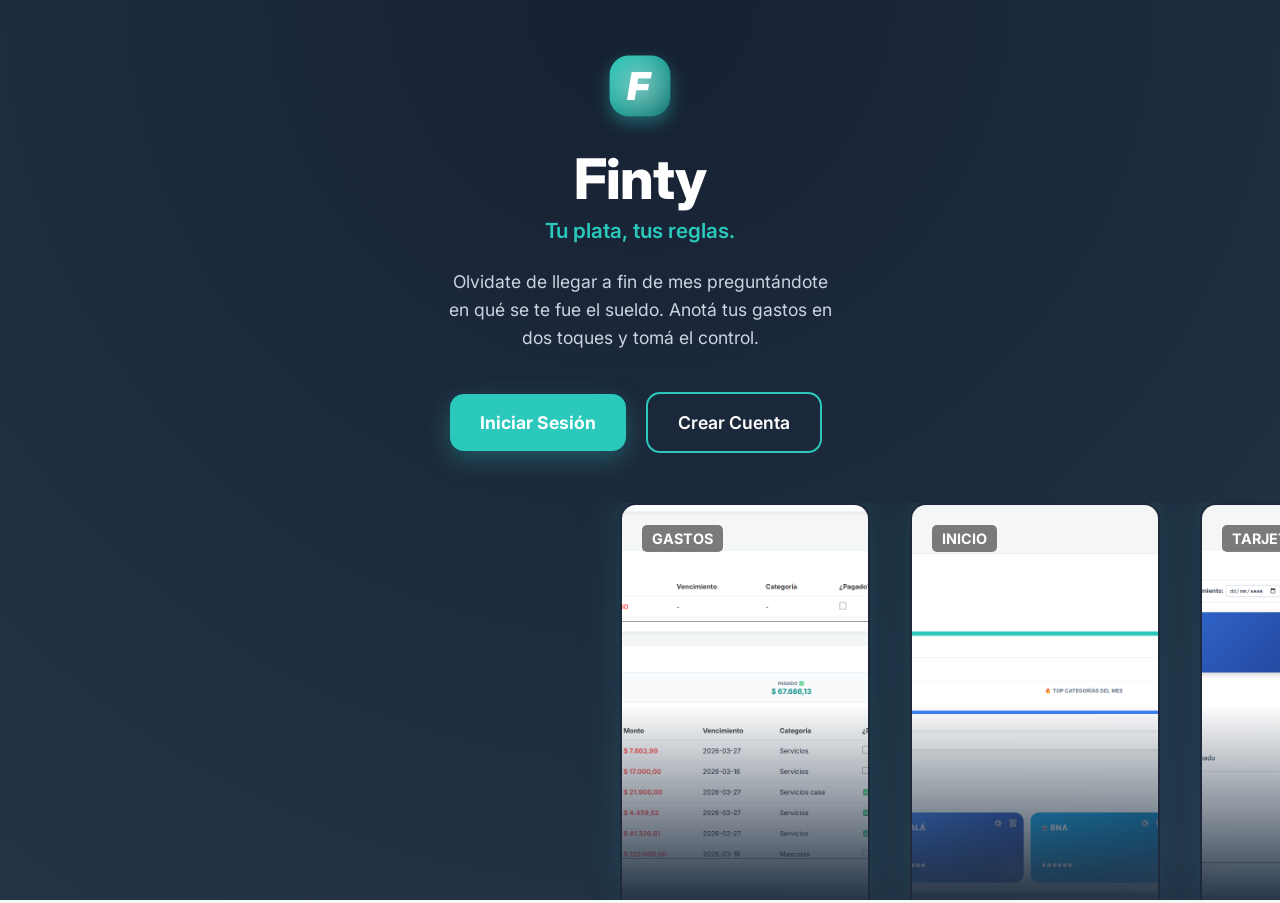
==== commit 2b7265d1: "as" ====
--- a/index.html
+++ b/index.html
@@ -13,35 +13,49 @@
   <meta name="theme-color" content="#0b1120"> 
 </head>
 <body class="inicio premium-landing">
+  <div class="hero-container">
+    
+    <div style="display: flex; justify-content: center; margin-bottom: 40px; transform: scale(1.6);">
+        <div class="finty-logo-container">
+            <div class="finty-dot"></div>
+            <span class="finty-f">F</span>
+        </div>
+    </div>
 
-  <div class="landing-split">
+    <header>
+        <h1 style="font-size: 3.5rem; color: #ffffff; margin: 0 0 5px 0; font-weight: 800; letter-spacing: -1px;">Finty</h1>
+        <h2 style="color: var(--color-primario); font-size: 1.3rem; font-weight: 600; margin-top: 0; margin-bottom: 25px;">Tu plata, tus reglas.</h2>
+    </header>
+
+    <main>
+        <p style="color: #cbd5e1; font-size: 1.1rem; line-height: 1.6; margin-bottom: 40px; padding: 0 10px;">
+            Olvidate de llegar a fin de mes preguntándote en qué se te fue el sueldo. Anotá tus gastos en dos toques y tomá el control.
+        </p>
       
-      <div class="hero-left">
-          
-          <div class="finty-brand-motion">
-              Finty
-              <div class="motion-glow"></div>
-          </div>
+      <div class="acciones">
+        <a href="login.html" class="btn-principal" style="box-shadow: 0 8px 25px rgba(42, 201, 187, 0.3);">Iniciar Sesión</a>
+        <a href="registro.html" class="btn-secundario-new">Crear Cuenta</a>
+      </div>
+    </main>
 
-          <header>
-              <h2>Tu plata, tus reglas.</h2>
-          </header>
+    <div class="app-previews-container">
+        
+        <div class="app-preview-card left-card">
+            <div class="preview-title">GASTOS</div>
+            <img src="app-preview-gastos.png" alt="Vista previa de Gastos Finty">
+        </div>
 
-          <main>
-              <p class="hero-desc">
-                  Olvidate de llegar a fin de mes preguntándote en qué se te fue el sueldo. Anotá tus gastos en dos toques y tomá el control.
-              </p>
-            
-            <div class="acciones">
-              <a href="login.html" class="btn-principal shadow-btn">Iniciar Sesión</a>
-              <a href="registro.html" class="btn-secundario-new">Crear Cuenta</a>
-            </div>
-          </main>
-      </div>
+        <div class="app-preview-card center-card">
+            <div class="preview-title">INICIO</div>
+            <img src="app-preview-inicio.png" alt="Vista previa de Inicio Finty">
+        </div>
 
-      <div class="app-preview-container right-img">
-          <img src="app-preview.png" alt="Vista previa de Finty">
-      </div>
-
+        <div class="app-preview-card right-card">
+            <div class="preview-title">TARJETAS</div>
+            <img src="app-preview-tarjetas.png" alt="Vista previa de Tarjetas Finty">
+        </div>
+        
+    </div>
+    
   </div> </body>
 </html>
--- a/css/styles.css
+++ b/css/styles.css
@@ -1145,39 +1145,31 @@
     animation: fadeIn 1.2s ease-out;
 }
 
-/* BRANDING: Tipografía Premium con movimiento y brillo turquesa */
+/* BRANDING: Tipografía Estilo FinTech (Minimalista, Seria y Elegante) */
 .finty-brand-motion {
-    font-size: 6rem; /* Gigante y elegante */
-    font-weight: 900;
-    font-style: italic; /* Un toque de velocidad */
-    color: var(--texto-blanco);
+    font-size: 4.5rem; /* Más proporcionado para celular */
+    font-weight: 800;
+    font-style: normal; /* Letra recta, adiós cursiva */
     font-family: 'Inter', sans-serif;
-    margin-bottom: 25px;
+    margin-bottom: 20px;
     position: relative;
     letter-spacing: -2px;
-    /* Efecto de máscara de degradado de energía */
-    background: linear-gradient(135deg, var(--texto-blanco) 40%, var(--color-primario) 70%, var(--texto-blanco) 100%);
+    
+    /* Efecto de reflejo metálico sutil (estilo Apple) */
+    background: linear-gradient(110deg, #ffffff 40%, var(--color-primario) 50%, #ffffff 60%);
     background-size: 200% auto;
     -webkit-background-clip: text;
     background-clip: text;
     -webkit-text-fill-color: transparent;
-    animation: energyShift 5s infinite linear;
-    text-shadow: 0 0 20px rgba(42, 201, 187, 0.4); /* Brillo base */
-}
-
-/* Brillo extra de energía detrás de la letra */
+    animation: shineElegante 6s linear infinite; /* Animación lenta y premium */
+    
+    /* Chau al resplandor neón */
+    text-shadow: none; 
+}
+
+/* Apagamos el círculo de luz borroso de atrás */
 .finty-brand-motion .motion-glow {
-    position: absolute;
-    top: 50%;
-    left: 50%;
-    transform: translate(-50%, -50%);
-    width: 110%;
-    height: 60px;
-    background: radial-gradient(circle, rgba(42, 201, 187, 0.6) 0%, rgba(42, 201, 187, 0) 70%);
-    border-radius: 50%;
-    filter: blur(20px);
-    z-index: -1;
-    animation: motionBreath 3s infinite ease-in-out;
+    display: none !important;
 }
 
 .hero-left h2 {
@@ -1283,16 +1275,10 @@
 @keyframes fadeIn { from { opacity: 0; transform: translateY(20px); } to { opacity: 1; transform: translateY(0); } }
 @keyframes floatApp { 0%, 100% { transform: translateY(0); } 50% { transform: translateY(-12px); } }
 
-/* Animación de la energía fluida en el degradado del texto */
-@keyframes energyShift {
-    0% { background-position: 200% auto; }
-    100% { background-position: -200% auto; }
-}
-
-/* Animación del "respirar" del brillo detrás de la letra */
-@keyframes motionBreath {
-    0%, 100% { opacity: 0.6; filter: blur(20px); transform: translate(-50%, -50%) scale(1); }
-    50% { opacity: 1; filter: blur(25px); transform: translate(-50%, -50%) scale(1.1); }
+/* Animación del reflejo barriendo el texto suavemente */
+@keyframes shineElegante {
+    0% { background-position: 200% center; }
+    100% { background-position: -50% center; }
 }
 
 
@@ -1318,8 +1304,8 @@
     }
 
     .finty-brand-motion {
-        font-size: 7.5rem; /* Más grande en la compu */
-        margin-left: -5px; /* Ajuste visual por la inclinación */
+        font-size: 5.5rem; /* Tamaño perfecto para PC */
+        margin-left: 0; /* Sin ajustes raros */
     }
 
     .hero-desc {
@@ -1347,4 +1333,83 @@
         /* Efecto 3D sutil: un poco girada y escalada */
         transform: perspective(1200px) rotateY(-18deg) scale(1.12); 
     }
+}
+
+/* =========================================================
+   EFECTO "ASOMO" DE LAS 3 APPS EN EL INDEX
+   ========================================================= */
+.app-previews-container {
+    display: flex;
+    justify-content: center;
+    align-items: flex-end;
+    gap: 1.5rem;
+    margin-top: 50px;
+    margin-bottom: -150px; /* Esconder un poco más la base de las tarjetas */
+    width: 100vw;
+    max-width: 1200px;
+    margin-left: auto;
+    margin-right: auto;
+    overflow-x: auto; /* Scroll horizontal si no entran en pantalla */
+    -webkit-overflow-scrolling: touch;
+    scroll-snap-type: x mandatory;
+}
+
+.app-preview-card {
+    flex: 0 0 250px; /* Ancho fijo para cada tarjeta en el scroll */
+    width: 250px;
+    height: 400px; /* Altura máxima de la tarjeta */
+    border-radius: 16px 16px 0 0;
+    overflow: hidden;
+    position: relative;
+    box-shadow: 0 -15px 40px rgba(42, 201, 187, 0.15); /* Brillo turquesa arriba */
+    border: 2px solid #1e293b;
+    border-bottom: none;
+    display: flex;
+    flex-direction: column;
+    justify-content: flex-end;
+    scroll-snap-align: center; /* Centrar al hacer scroll */
+    animation: floatApps 6s ease-in-out infinite; /* Animación de flotar (más lenta) */
+}
+
+/* Título de la tarjeta flotando */
+.preview-title {
+    position: absolute;
+    top: 20px;
+    left: 20px;
+    z-index: 10;
+    color: var(--texto-blanco);
+    background-color: rgba(0,0,0,0.5);
+    padding: 5px 10px;
+    border-radius: 5px;
+    font-size: 0.9rem;
+    font-weight: 700;
+}
+
+.app-preview-card img {
+    width: 100%;
+    height: 100%;
+    object-fit: cover; /* Ajustar la imagen a la tarjeta */
+    display: block;
+    
+    /* El truco maestro: difuminar la parte de abajo para que se fundue con el fondo azul */
+    -webkit-mask-image: linear-gradient(to bottom, black 50%, transparent 100%);
+    mask-image: linear-gradient(to bottom, black 50%, transparent 100%);
+}
+
+/* Animaciones de flotar (una para cada tarjeta) */
+@keyframes floatApps {
+    0%, 100% { transform: translateY(0); }
+    50% { transform: translateY(-15px); }
+}
+
+/* Retrasar la animación de las tarjetas laterales para un efecto más natural */
+.left-card { animation-delay: 0.5s; }
+.right-card { animation-delay: 1s; }
+
+/* Adaptación para PC */
+@media (min-width: 900px) {
+    .app-previews-container {
+        gap: 2.5rem; /* Más espacio entre tarjetas en PC */
+        margin-bottom: -100px; /* Esconder menos la base en PC */
+    }
 }
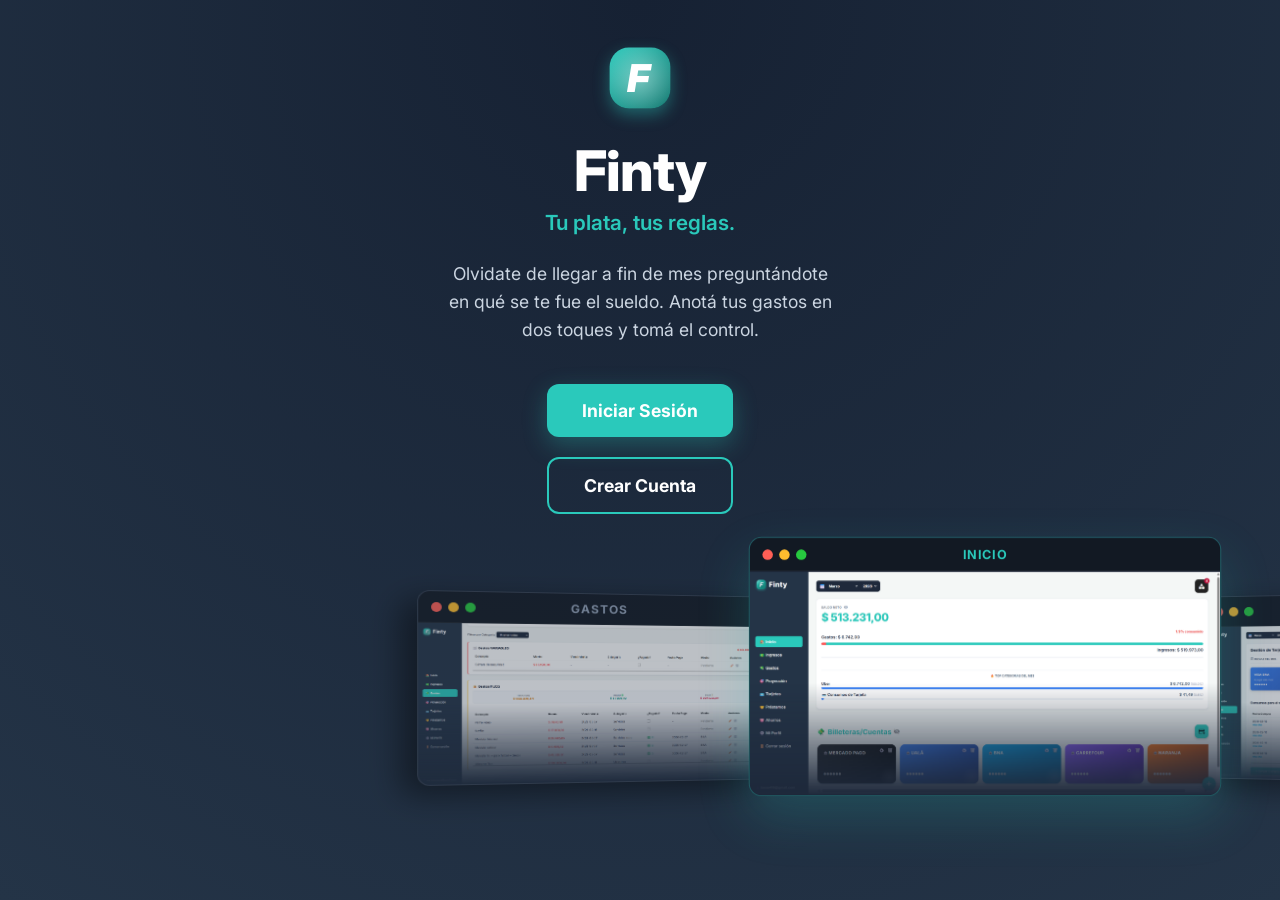
==== commit a5a7d109: "index" ====
--- a/index.html
+++ b/index.html
@@ -38,24 +38,33 @@
       </div>
     </main>
 
-    <div class="app-previews-container">
-        
-        <div class="app-preview-card left-card">
-            <div class="preview-title">GASTOS</div>
-            <img src="app-preview-gastos.png" alt="Vista previa de Gastos Finty">
-        </div>
+	<div class="app-previews-container">
+	        
+	        <div class="app-preview-card left-card">
+	            <div class="mockup-bar">
+	                <div class="mac-dots"><span class="dot red"></span><span class="dot yellow"></span><span class="dot green"></span></div>
+	                <div class="mockup-title">Gastos</div>
+	            </div>
+	            <img src="app-preview-gastos.png" alt="Vista previa de Gastos Finty">
+	        </div>
 
-        <div class="app-preview-card center-card">
-            <div class="preview-title">INICIO</div>
-            <img src="app-preview-inicio.png" alt="Vista previa de Inicio Finty">
-        </div>
+	        <div class="app-preview-card center-card">
+	            <div class="mockup-bar">
+	                <div class="mac-dots"><span class="dot red"></span><span class="dot yellow"></span><span class="dot green"></span></div>
+	                <div class="mockup-title" style="color: #2ac9bb;">Inicio</div>
+	            </div>
+	            <img src="app-preview-inicio.png" alt="Vista previa de Inicio Finty">
+	        </div>
 
-        <div class="app-preview-card right-card">
-            <div class="preview-title">TARJETAS</div>
-            <img src="app-preview-tarjetas.png" alt="Vista previa de Tarjetas Finty">
-        </div>
-        
-    </div>
+	        <div class="app-preview-card right-card">
+	            <div class="mockup-bar">
+	                <div class="mac-dots"><span class="dot red"></span><span class="dot yellow"></span><span class="dot green"></span></div>
+	                <div class="mockup-title">Tarjetas</div>
+	            </div>
+	            <img src="app-preview-tarjetas.png" alt="Vista previa de Tarjetas Finty">
+	        </div>
+	        
+	    </div>
     
   </div> </body>
 </html>
--- a/css/styles.css
+++ b/css/styles.css
@@ -1114,302 +1114,260 @@
     display: none !important;
 }
 
-/* =========================================================
-   DISEÑO SPLIT (MITAD Y MITAD) Y MOVIMIENTO PREMIUN EN INDEX
-   ========================================================= */
-
-/* Contenedor principal que envuelve todo */
+//* =========================================================
+   DISEÑO INDEX (TEXTO ARRIBA, 3 IMÁGENES ABAJO)
+   ========================================================= */
+
+/* Contenedor principal */
 .landing-split {
     display: flex;
-    flex-direction: column; /* Apilado en celulares */
+    flex-direction: column; /* SIEMPRE apilado (Texto arriba, imágenes abajo) */
     align-items: center;
-    justify-content: center;
+    justify-content: flex-start;
     width: 100%;
-    max-width: 1200px;
     margin: 0 auto;
     min-height: 100vh;
-    padding: 30px;
+    padding: 40px 20px 0 20px;
     gap: 40px;
 }
 
-/* --- ESTILOS COMPARTIDOS (Móvil y PC) --- */
-
-/* Contenedor del texto (Alineado a la izquierda) */
+/* --- TEXTO SUPERIOR --- */
 .hero-left {
     display: flex;
     flex-direction: column;
-    align-items: center; /* En celu, todo centrado */
+    align-items: center; /* Siempre centrado */
     text-align: center;
     width: 100%;
-    max-width: 500px;
+    max-width: 600px;
     animation: fadeIn 1.2s ease-out;
-}
-
-/* BRANDING: Tipografía Estilo FinTech (Minimalista, Seria y Elegante) */
+    margin-top: 20px;
+}
+
+/* BRANDING: Tipografía Estilo FinTech */
 .finty-brand-motion {
-    font-size: 4.5rem; /* Más proporcionado para celular */
+    font-size: 5rem;
     font-weight: 800;
-    font-style: normal; /* Letra recta, adiós cursiva */
+    font-style: normal;
     font-family: 'Inter', sans-serif;
-    margin-bottom: 20px;
+    margin-bottom: 15px;
     position: relative;
     letter-spacing: -2px;
-    
-    /* Efecto de reflejo metálico sutil (estilo Apple) */
     background: linear-gradient(110deg, #ffffff 40%, var(--color-primario) 50%, #ffffff 60%);
     background-size: 200% auto;
     -webkit-background-clip: text;
     background-clip: text;
     -webkit-text-fill-color: transparent;
-    animation: shineElegante 6s linear infinite; /* Animación lenta y premium */
-    
-    /* Chau al resplandor neón */
+    animation: shineElegante 6s linear infinite;
     text-shadow: none; 
-}
-
-/* Apagamos el círculo de luz borroso de atrás */
-.finty-brand-motion .motion-glow {
-    display: none !important;
 }
 
 .hero-left h2 {
     color: var(--color-primario);
-    font-size: 1.4rem;
+    font-size: 1.5rem;
     font-weight: 600;
     margin-top: 0;
-    margin-bottom: 25px;
+    margin-bottom: 20px;
 }
 
 .hero-desc {
     color: #cbd5e1;
-    font-size: 1.1rem;
+    font-size: 1.15rem;
     line-height: 1.6;
     margin-bottom: 40px;
-    padding: 0 10px;
-}
-
-/* Botones Landing Premium */
+}
+
+/* --- BOTONES --- */
 .acciones {
     display: flex;
     flex-direction: column;
-    gap: 20px;
+    gap: 15px;
     width: 100%;
-    max-width: 320px; /* Ancho máximo para que no queden muy largos en el celu */
-    margin: 0 auto; /* Centrar los botones apilados */
+    max-width: 350px;
+    margin: 0 auto;
+    align-items: center;
+}
+
+.btn-principal, .btn-secundario-new {
+    width: 100%;
+    padding: 16px;
+    border-radius: 12px;
+    font-weight: 700;
+    font-size: 1.1rem;
+    transition: transform 0.2s, box-shadow 0.2s;
+    text-align: center;
     box-sizing: border-box;
-    align-items: center; /* Centrar el contenido de los botones en el celu */
 }
 
 .btn-principal {
     background: var(--color-primario);
     color: #ffffff;
-    padding: 18px;
-    border-radius: 14px;
     text-decoration: none;
-    font-weight: 700;
-    font-size: 1.1rem;
-    transition: transform 0.2s, box-shadow 0.2s;
-    width: 100%; /* Ocupa todo el ancho en el celu */
-    box-sizing: border-box;
-    display: inline-block;
-    text-align: center;
-}
-
-.shadow-btn {
     box-shadow: 0 8px 25px rgba(42, 201, 187, 0.3);
 }
 
-/* Botón secundario ajustado para fondo oscuro */
 .btn-secundario-new {
     background: transparent;
-    color: var(--texto-blanco); /* Letras blancas para contraste */
-    padding: 18px;
-    border-radius: 14px;
+    color: var(--texto-blanco);
     text-decoration: none;
-    font-weight: 600;
-    font-size: 1.1rem;
     border: 2px solid var(--color-primario);
-    transition: background 0.3s, transform 0.2s;
-    width: 100%; /* Ocupa todo el ancho en el celu */
-    box-sizing: border-box;
-    display: inline-block;
+}
+
+.btn-principal:hover { background: #1eb3a5; transform: translateY(-3px); }
+.btn-secundario-new:hover { background: var(--color-primario); color: #ffffff; }
+.btn-principal:active, .btn-secundario-new:active { transform: scale(0.96); }
+
+/* --- ANIMACIONES GLOBALES --- */
+@keyframes fadeIn { from { opacity: 0; transform: translateY(20px); } to { opacity: 1; transform: translateY(0); } }
+@keyframes shineElegante { 0% { background-position: 200% center; } 100% { background-position: -50% center; } }
+
+
+/* =========================================================
+   LAS 3 TARJETAS ASOMÁNDOSE (EFECTO PREMIUM 3D)
+   ========================================================= */
+
+.app-previews-container {
+    display: flex;
+    justify-content: flex-start;
+    align-items: flex-start;
+    gap: 20px;
+    width: 100vw; 
+    padding: 0 20px 40px 20px;
+    margin-top: 10px;
+    overflow-x: auto;
+    -webkit-overflow-scrolling: touch;
+    scroll-snap-type: x mandatory;
+    scroll-padding: 20px;
+    perspective: 1200px; /* Activa la magia 3D */
+}
+
+.app-previews-container::-webkit-scrollbar { display: none; }
+
+/* El "Marco" de la ventana */
+.app-preview-card {
+    flex: 0 0 280px; 
+    height: auto;
+    border-radius: 12px;
+    overflow: hidden;
+    position: relative;
+    background-color: #1e293b; /* Color de fondo de la "ventana" */
+    border: 1px solid rgba(255, 255, 255, 0.1); /* Borde de cristal */
+    box-shadow: 0 10px 30px rgba(0,0,0,0.5); 
+    scroll-snap-align: center; 
+    animation: floatApps 6s ease-in-out infinite;
+    transition: all 0.5s cubic-bezier(0.25, 0.8, 0.25, 1);
+}
+
+/* La barrita superior tipo Mac */
+.mockup-bar {
+    height: 32px;
+    background: rgba(0, 0, 0, 0.4);
+    display: flex;
+    align-items: center;
+    padding: 0 12px;
+    border-bottom: 1px solid rgba(255, 255, 255, 0.05);
+    position: relative;
+}
+
+.mac-dots {
+    display: flex;
+    gap: 6px;
+}
+
+.dot {
+    width: 10px;
+    height: 10px;
+    border-radius: 50%;
+}
+.dot.red { background-color: #ff5f56; }
+.dot.yellow { background-color: #ffbd2e; }
+.dot.green { background-color: #27c93f; }
+
+.mockup-title {
+    position: absolute;
+    width: 100%;
     text-align: center;
-}
-
-.btn-principal:hover {
-    background: #1eb3a5;
-    transform: translateY(-3px);
-}
-
-.btn-secundario-new:hover {
-    background: var(--color-primario);
-    color: #ffffff;
-}
-
-.btn-principal:active, .btn-secundario-new:active {
-    transform: scale(0.96);
-}
-
-/* La imagen asomándose (A prueba de celulares) */
-.app-preview-container {
-    width: 100%;
-    max-width: 800px;
-    animation: floatApp 5s ease-in-out infinite;
-    display: flex;
-    justify-content: center;
-    margin-top: 10px;
-}
-
-.app-preview-container img {
+    left: 0;
+    font-size: 0.75rem;
+    font-weight: 700;
+    color: #94a3b8;
+    letter-spacing: 1px;
+    text-transform: uppercase;
+    pointer-events: none;
+}
+
+.app-preview-card img {
     width: 100%;
     height: auto;
-    border-radius: 16px;
-    box-shadow: 0 -10px 40px rgba(42, 201, 187, 0.15), 0 10px 40px rgba(0, 0, 0, 0.5);
-    border: 2px solid #1e293b;
-    /* Difuminado suave abajo */
+    display: block;
     -webkit-mask-image: linear-gradient(to bottom, black 50%, transparent 100%);
     mask-image: linear-gradient(to bottom, black 50%, transparent 100%);
 }
 
-/* --- Animaciones --- */
-@keyframes fadeIn { from { opacity: 0; transform: translateY(20px); } to { opacity: 1; transform: translateY(0); } }
-@keyframes floatApp { 0%, 100% { transform: translateY(0); } 50% { transform: translateY(-12px); } }
-
-/* Animación del reflejo barriendo el texto suavemente */
-@keyframes shineElegante {
-    0% { background-position: 200% center; }
-    100% { background-position: -50% center; }
-}
-
-
-/* --------------------------------------------------------- */
-/* 2. ADAPTACIÓN PARA COMPUTADORAS (PANTALLA GRANDE) */
-/* Todo lo que esté adentro de esta llave solo afecta a la PC */
-/* --------------------------------------------------------- */
-@media (min-width: 900px) {
-    
-    .landing-split {
-        flex-direction: row; /* Los pone uno al lado del otro */
-        justify-content: space-between;
-        align-items: center; /* Los centra verticalmente */
-        text-align: left;
-        gap: 60px; /* Separación entre el texto y la foto */
-    }
-
-    /* El texto y logo se van a la izquierda */
-    .hero-left {
-        align-items: flex-start; /* Alinea todo a la izquierda */
-        text-align: left;
-        flex: 1; /* Ocupa la mitad del espacio disponible */
-    }
-
-    .finty-brand-motion {
-        font-size: 5.5rem; /* Tamaño perfecto para PC */
-        margin-left: 0; /* Sin ajustes raros */
-    }
-
-    .hero-desc {
-        padding: 0; /* Le sacamos el padding porque ya no hace falta en PC */
-    }
-
-    /* Botones uno al lado del otro en PC */
-    .acciones {
-        flex-direction: row !important; 
-        width: 100%;
-        max-width: 100%;
-        gap: 15px;
-        padding: 0;
-        justify-content: flex-start; /* Alineados a la izquierda */
-    }
-
-    .acciones a {
-        width: auto !important; /* Deja que los botones tomen su propio ancho */
-        padding: 18px 30px;
-    }
-
-    /* La imagen se va a la derecha */
-    .app-preview-container {
-        flex: 1.3; /* Le damos un poquito más de espacio a la foto que al texto */
-        /* Efecto 3D sutil: un poco girada y escalada */
-        transform: perspective(1200px) rotateY(-18deg) scale(1.12); 
-    }
-}
-
-/* =========================================================
-   EFECTO "ASOMO" DE LAS 3 APPS EN EL INDEX
-   ========================================================= */
-.app-previews-container {
-    display: flex;
-    justify-content: center;
-    align-items: flex-end;
-    gap: 1.5rem;
-    margin-top: 50px;
-    margin-bottom: -150px; /* Esconder un poco más la base de las tarjetas */
-    width: 100vw;
-    max-width: 1200px;
-    margin-left: auto;
-    margin-right: auto;
-    overflow-x: auto; /* Scroll horizontal si no entran en pantalla */
-    -webkit-overflow-scrolling: touch;
-    scroll-snap-type: x mandatory;
-}
-
-.app-preview-card {
-    flex: 0 0 250px; /* Ancho fijo para cada tarjeta en el scroll */
-    width: 250px;
-    height: 400px; /* Altura máxima de la tarjeta */
-    border-radius: 16px 16px 0 0;
-    overflow: hidden;
-    position: relative;
-    box-shadow: 0 -15px 40px rgba(42, 201, 187, 0.15); /* Brillo turquesa arriba */
-    border: 2px solid #1e293b;
-    border-bottom: none;
-    display: flex;
-    flex-direction: column;
-    justify-content: flex-end;
-    scroll-snap-align: center; /* Centrar al hacer scroll */
-    animation: floatApps 6s ease-in-out infinite; /* Animación de flotar (más lenta) */
-}
-
-/* Título de la tarjeta flotando */
-.preview-title {
-    position: absolute;
-    top: 20px;
-    left: 20px;
-    z-index: 10;
-    color: var(--texto-blanco);
-    background-color: rgba(0,0,0,0.5);
-    padding: 5px 10px;
-    border-radius: 5px;
-    font-size: 0.9rem;
-    font-weight: 700;
-}
-
-.app-preview-card img {
-    width: 100%;
-    height: 100%;
-    object-fit: cover; /* Ajustar la imagen a la tarjeta */
-    display: block;
-    
-    /* El truco maestro: difuminar la parte de abajo para que se fundue con el fondo azul */
-    -webkit-mask-image: linear-gradient(to bottom, black 50%, transparent 100%);
-    mask-image: linear-gradient(to bottom, black 50%, transparent 100%);
-}
-
-/* Animaciones de flotar (una para cada tarjeta) */
 @keyframes floatApps {
     0%, 100% { transform: translateY(0); }
-    50% { transform: translateY(-15px); }
-}
-
-/* Retrasar la animación de las tarjetas laterales para un efecto más natural */
-.left-card { animation-delay: 0.5s; }
-.right-card { animation-delay: 1s; }
-
-/* Adaptación para PC */
+    50% { transform: translateY(-8px); }
+}
+
+/* ---------------------------------------------------------
+   ADAPTACIÓN PARA COMPUTADORAS (EFECTO FOCO 3D)
+   --------------------------------------------------------- */
 @media (min-width: 900px) {
+    .finty-brand-motion { font-size: 6.5rem; }
+    
+    .acciones {
+        flex-direction: row; 
+        max-width: 100%;
+        justify-content: center;
+    }
+    
+    .btn-principal, .btn-secundario-new {
+        width: auto;
+        padding: 16px 35px;
+    }
+
     .app-previews-container {
-        gap: 2.5rem; /* Más espacio entre tarjetas en PC */
-        margin-bottom: -100px; /* Esconder menos la base en PC */
+        justify-content: center;
+        align-items: center; /* Alinea al centro para el efecto 3D */
+        overflow-x: visible;
+        max-width: 1100px;
+        padding: 0;
+        margin-top: 50px;
+    }
+
+    /* Tarjeta Central (INICIO): Más grande, al frente y brillando */
+    .center-card {
+        flex: 0 0 450px;
+        z-index: 10;
+        transform: scale(1.05) translateY(-20px);
+        box-shadow: 0 20px 50px rgba(42, 201, 187, 0.2); /* Resplandor turquesa */
+        border: 1px solid rgba(42, 201, 187, 0.3);
+    }
+
+    /* Tarjeta Izquierda (GASTOS): Inclinada hacia atrás */
+    .left-card {
+        flex: 0 0 350px;
+        z-index: 5;
+        transform: rotateY(15deg) translateZ(-50px) translateX(30px);
+        opacity: 0.7;
+        box-shadow: -15px 10px 30px rgba(0,0,0,0.6);
+    }
+
+    /* Tarjeta Derecha (TARJETAS): Inclinada hacia atrás */
+    .right-card {
+        flex: 0 0 350px;
+        z-index: 5;
+        transform: rotateY(-15deg) translateZ(-50px) translateX(-30px);
+        opacity: 0.7;
+        box-shadow: 15px 10px 30px rgba(0,0,0,0.6);
+    }
+    
+    /* Al pasar el mouse, la tarjeta que toques se viene al frente */
+    .app-preview-card:hover {
+        transform: rotateY(0deg) translateZ(20px) scale(1.1);
+        z-index: 20;
+        opacity: 1;
+        box-shadow: 0 20px 40px rgba(42, 201, 187, 0.4);
+        border-color: rgba(42, 201, 187, 0.8);
+        cursor: pointer;
     }
 }
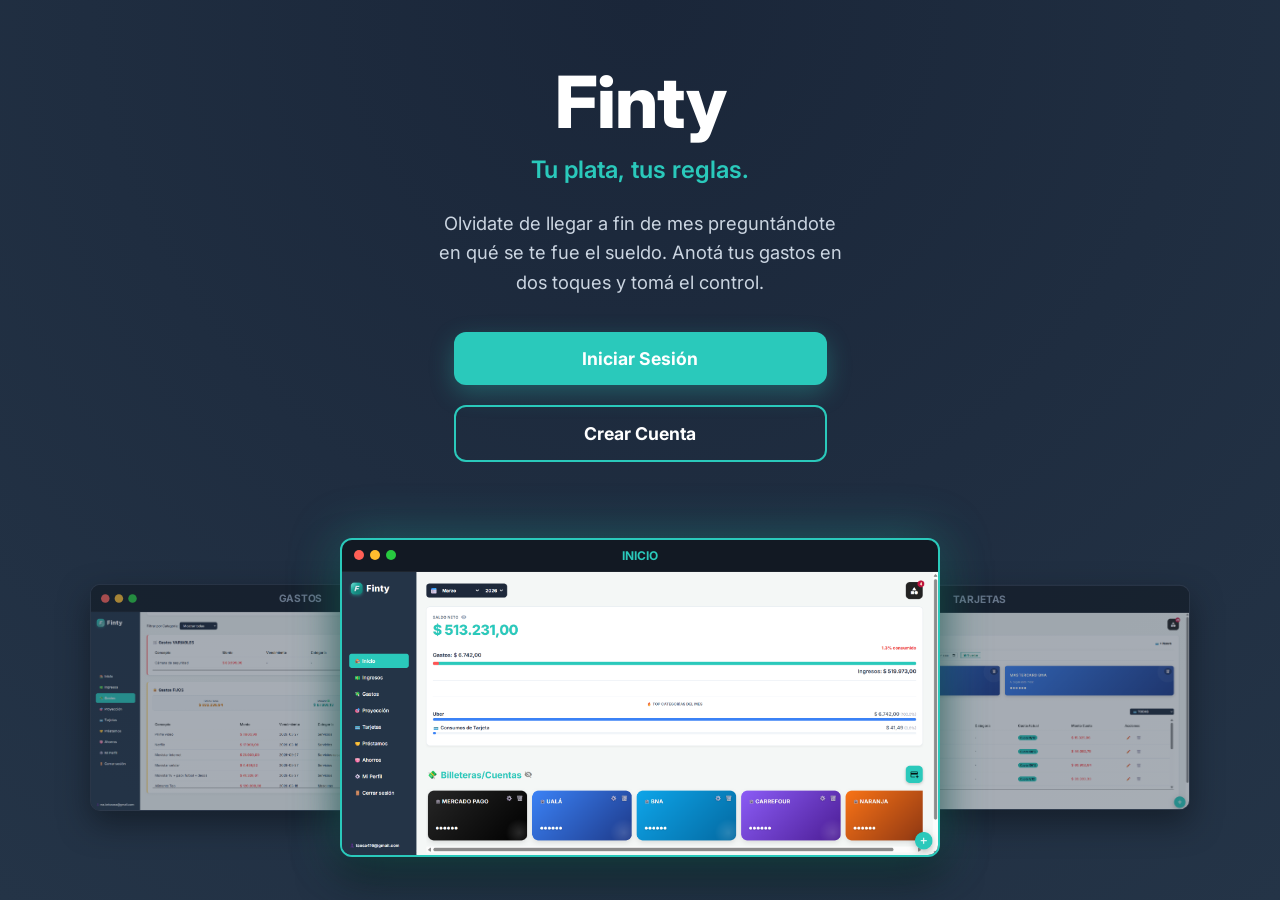
==== commit 2b1f82f5: "fa" ====
--- a/index.html
+++ b/index.html
@@ -5,66 +5,51 @@
   <meta name="viewport" content="width=device-width, initial-scale=1.0">
   <title>Finty - Tu plata, tus reglas</title>
   <link rel="stylesheet" href="css/styles.css">
-  
-  <link rel="icon" href="finty-logo.png" type="image/png">
-  <link rel="apple-touch-icon" href="finty-logo.png">
-  
+  <link rel="icon" href="icono.png" type="image/png">
   <link rel="manifest" href="manifest.json?v=2">
   <meta name="theme-color" content="#0b1120"> 
 </head>
-<body class="inicio premium-landing">
-  <div class="hero-container">
+<body class="premium-landing">
+  
+  <div class="landing-content">
+      <h1>Finty</h1>
+      <h2>Tu plata, tus reglas.</h2>
+      
+      <p>Olvidate de llegar a fin de mes preguntándote<br>en qué se te fue el sueldo. Anotá tus gastos en<br>dos toques y tomá el control.</p>
     
-    <div style="display: flex; justify-content: center; margin-bottom: 40px; transform: scale(1.6);">
-        <div class="finty-logo-container">
-            <div class="finty-dot"></div>
-            <span class="finty-f">F</span>
-        </div>
-    </div>
+      <div class="acciones">
+          <a href="login.html" class="btn-principal">Iniciar Sesión</a>
+          <a href="registro.html" class="btn-secundario-new">Crear Cuenta</a>
+      </div>
+  </div>
 
-    <header>
-        <h1 style="font-size: 3.5rem; color: #ffffff; margin: 0 0 5px 0; font-weight: 800; letter-spacing: -1px;">Finty</h1>
-        <h2 style="color: var(--color-primario); font-size: 1.3rem; font-weight: 600; margin-top: 0; margin-bottom: 25px;">Tu plata, tus reglas.</h2>
-    </header>
+  <div class="app-previews-container">
+      
+      <div class="app-preview-card left-card">
+          <div class="mockup-bar">
+              <div class="mac-dots"><span class="dot red"></span><span class="dot yellow"></span><span class="dot green"></span></div>
+              <div class="mockup-title">Gastos</div>
+          </div>
+          <img src="app-preview-gastos.png" alt="Vista previa Gastos">
+      </div>
 
-    <main>
-        <p style="color: #cbd5e1; font-size: 1.1rem; line-height: 1.6; margin-bottom: 40px; padding: 0 10px;">
-            Olvidate de llegar a fin de mes preguntándote en qué se te fue el sueldo. Anotá tus gastos en dos toques y tomá el control.
-        </p>
-      
-      <div class="acciones">
-        <a href="login.html" class="btn-principal" style="box-shadow: 0 8px 25px rgba(42, 201, 187, 0.3);">Iniciar Sesión</a>
-        <a href="registro.html" class="btn-secundario-new">Crear Cuenta</a>
+      <div class="app-preview-card center-card">
+          <div class="mockup-bar">
+              <div class="mac-dots"><span class="dot red"></span><span class="dot yellow"></span><span class="dot green"></span></div>
+              <div class="mockup-title" style="color: #2ac9bb;">Inicio</div>
+          </div>
+          <img src="app-preview-inicio.png" alt="Vista previa Inicio">
       </div>
-    </main>
 
-	<div class="app-previews-container">
-	        
-	        <div class="app-preview-card left-card">
-	            <div class="mockup-bar">
-	                <div class="mac-dots"><span class="dot red"></span><span class="dot yellow"></span><span class="dot green"></span></div>
-	                <div class="mockup-title">Gastos</div>
-	            </div>
-	            <img src="app-preview-gastos.png" alt="Vista previa de Gastos Finty">
-	        </div>
+      <div class="app-preview-card right-card">
+          <div class="mockup-bar">
+              <div class="mac-dots"><span class="dot red"></span><span class="dot yellow"></span><span class="dot green"></span></div>
+              <div class="mockup-title">Tarjetas</div>
+          </div>
+          <img src="app-preview-tarjetas.png" alt="Vista previa Tarjetas">
+      </div>
 
-	        <div class="app-preview-card center-card">
-	            <div class="mockup-bar">
-	                <div class="mac-dots"><span class="dot red"></span><span class="dot yellow"></span><span class="dot green"></span></div>
-	                <div class="mockup-title" style="color: #2ac9bb;">Inicio</div>
-	            </div>
-	            <img src="app-preview-inicio.png" alt="Vista previa de Inicio Finty">
-	        </div>
+  </div>
 
-	        <div class="app-preview-card right-card">
-	            <div class="mockup-bar">
-	                <div class="mac-dots"><span class="dot red"></span><span class="dot yellow"></span><span class="dot green"></span></div>
-	                <div class="mockup-title">Tarjetas</div>
-	            </div>
-	            <img src="app-preview-tarjetas.png" alt="Vista previa de Tarjetas Finty">
-	        </div>
-	        
-	    </div>
-    
-  </div> </body>
+</body>
 </html>
--- a/css/styles.css
+++ b/css/styles.css
@@ -962,302 +962,111 @@
     }
 }
 /* =========================================================
-   DISEÑO EXACTO "TICKET PREMIUM" (A PRUEBA DE CELULARES)
-   ========================================================= */
-
-/* Convertimos la tarjeta en un contenedor Flex para reordenar todo a nuestro antojo */
-#totalGastoWidget {
-    display: flex !important;
-    flex-direction: column !important;
-    padding: 24px 20px !important;
-}
-
-/* 1. Título "SALDO NETO" se queda primero */
-#totalGastoWidget > div:nth-child(1) {
-    order: 1 !important;
-}
-
-/* 2. El número gigante se queda segundo */
-#saldoNetoProtagonista {
-    order: 2 !important;
-    font-size: clamp(2rem, 8vw, 2.8rem) !important;
-    margin-bottom: 25px !important;
-    letter-spacing: -1px !important;
-    text-align: left !important;
-    white-space: nowrap !important; 
-    overflow: hidden !important; 
-    text-overflow: ellipsis !important;
-}
-
-/* 3. El % consumido (Texto Rojo) pasa al tercer lugar (Arriba a la derecha) */
-#totalGastoWidget > div:nth-child(6) { 
-    order: 3 !important;
-    text-align: right !important;
-    margin-bottom: 5px !important;
-    font-size: 0.85rem !important;
-    font-weight: 800 !important;
-    color: #ef4444 !important; 
-}
-
-/* 4. GASTOS pasa al cuarto lugar (Izquierda, arriba de la barra) */
-#caja-gastos-finty {
-    order: 4 !important;
-    display: block !important;
-    width: 100% !important;
-    text-align: left !important;
-    font-size: clamp(0.9rem, 4.5vw, 1.05rem) !important; 
-    font-weight: 700 !important; 
-    color: #334155 !important; 
-    margin-bottom: 12px !important;
-    white-space: normal !important;
-    word-break: break-all !important;
-    overflow: visible !important;
-}
-
-/* 5. La Barra de progreso pasa al quinto lugar (Queda en el medio) */
-#totalGastoWidget > div:nth-child(5) { 
-    order: 5 !important;
-    height: 10px !important; 
-    margin-bottom: 10px !important;
-    border-radius: 10px !important;
-}
-
-/* 6. INGRESOS pasa al sexto lugar (Derecha, abajo de la barra) */
-#caja-ingresos-finty {
-    order: 6 !important;
-    display: block !important;
-    width: 100% !important;
-    text-align: right !important;
-    font-size: clamp(0.9rem, 4.5vw, 1.05rem) !important; 
-    font-weight: 700 !important; 
-    color: #334155 !important; 
-    margin-bottom: 25px !important;
-    padding-bottom: 20px !important;
-    border-bottom: 1px solid #e2e8f0 !important; 
-    white-space: normal !important;
-    word-break: break-all !important;
-    overflow: visible !important;
-}
-
-/* 7. El top de Categorías pasa al último lugar */
-#totalGastoWidget > div:nth-child(7) { 
-    order: 7 !important;
-}
-
-/* =========================================================
-   TOP CATEGORÍAS Y ANTI-DESBORDES
-   ========================================================= */
-
-#totalGastoWidget div[style*="display: flex; justify-content: space-between"] {
-    font-size: 0.95rem !important;
-    align-items: center !important;
-    flex-wrap: nowrap !important; 
-    gap: 10px !important;
-}
-
-#totalGastoWidget div[style*="display: flex; justify-content: space-between"] > span:first-child {
-    white-space: nowrap !important;
-    overflow: hidden !important;
-    text-overflow: ellipsis !important;
-    max-width: 50% !important;
-    color: #334155 !important;
-    font-weight: 700 !important;
-}
-
-#totalGastoWidget div[style*="display: flex; justify-content: space-between"] > span:last-child {
-    white-space: nowrap !important;
-    text-align: right !important;
-    font-size: 0.95rem !important;
-}
-
-#totalGastoWidget div[style*="display: flex; justify-content: space-between"] > span:last-child span {
-    font-size: 0.75rem !important;
-    color: #94a3b8 !important;
-}
-
-.tarjeta-billetera p {
-    font-size: clamp(1.4rem, 6vw, 1.8rem) !important;
-    white-space: nowrap !important;
-    overflow: hidden !important;
-    text-overflow: ellipsis !important;
-}
-
-/* =========================================================
-   ARREGLO: ALINEACIÓN LOGO Y NOMBRE EN MENÚ LATERAL
-   ========================================================= */
-
-.sidebar .brand {
-    display: flex !important;
-    flex-direction: row !important; 
-    align-items: center !important; 
-    justify-content: flex-start !important; 
-    gap: 12px !important; 
-    margin-top: 10px !important;
-    margin-bottom: 30px !important;
-    padding-left: 5px !important; 
-}
-
-.sidebar .brand h1 {
-    margin: 0 !important;
-    font-size: 1.8rem !important; 
-    line-height: 1 !important; 
-}
-
-.sidebar .brand .finty-logo-container {
-    flex-shrink: 0 !important; 
-}
-
-/* =========================================================
-   OCULTAR BOTÓN DE COMENTARIOS DE VERCEL
-   ========================================================= */
-vercel-live-feedback {
-    display: none !important;
-}
-
-//* =========================================================
-   DISEÑO INDEX (TEXTO ARRIBA, 3 IMÁGENES ABAJO)
-   ========================================================= */
-
-/* Contenedor principal */
-.landing-split {
-    display: flex;
-    flex-direction: column; /* SIEMPRE apilado (Texto arriba, imágenes abajo) */
+   DISEÑO INDEX PREMIUM (EFECTO FOCO CENTRAL COMO LA FOTO)
+   ========================================================= */
+
+body.premium-landing {
+    display: flex;
+    flex-direction: column;
+    justify-content: center;
     align-items: center;
-    justify-content: flex-start;
-    width: 100%;
-    margin: 0 auto;
     min-height: 100vh;
-    padding: 40px 20px 0 20px;
-    gap: 40px;
-}
-
-/* --- TEXTO SUPERIOR --- */
-.hero-left {
-    display: flex;
-    flex-direction: column;
-    align-items: center; /* Siempre centrado */
+    background: radial-gradient(circle at top, #1a2639 0%, var(--bg-izquierda) 100%);
+    margin: 0;
+    padding: 50px 20px 20px 20px;
+    overflow-x: hidden;
+}
+
+/* --- TEXTOS CENTRALES --- */
+.landing-content {
     text-align: center;
-    width: 100%;
     max-width: 600px;
-    animation: fadeIn 1.2s ease-out;
-    margin-top: 20px;
-}
-
-/* BRANDING: Tipografía Estilo FinTech */
-.finty-brand-motion {
-    font-size: 5rem;
+    margin-bottom: 50px;
+    animation: fadeIn 1s ease-out;
+    z-index: 20;
+}
+
+.landing-content h1 {
+    font-size: 4.5rem;
+    color: #ffffff;
+    margin: 0 0 10px 0;
     font-weight: 800;
-    font-style: normal;
-    font-family: 'Inter', sans-serif;
-    margin-bottom: 15px;
-    position: relative;
-    letter-spacing: -2px;
-    background: linear-gradient(110deg, #ffffff 40%, var(--color-primario) 50%, #ffffff 60%);
-    background-size: 200% auto;
-    -webkit-background-clip: text;
-    background-clip: text;
-    -webkit-text-fill-color: transparent;
-    animation: shineElegante 6s linear infinite;
-    text-shadow: none; 
-}
-
-.hero-left h2 {
+    letter-spacing: -1px;
+}
+
+.landing-content h2 {
     color: var(--color-primario);
     font-size: 1.5rem;
     font-weight: 600;
-    margin-top: 0;
-    margin-bottom: 20px;
-}
-
-.hero-desc {
+    margin: 0 0 25px 0;
+}
+
+.landing-content p {
     color: #cbd5e1;
     font-size: 1.15rem;
     line-height: 1.6;
-    margin-bottom: 40px;
-}
-
-/* --- BOTONES --- */
+    margin-bottom: 35px;
+}
+
+/* --- BOTONES EN LÍNEA --- */
 .acciones {
     display: flex;
-    flex-direction: column;
-    gap: 15px;
-    width: 100%;
-    max-width: 350px;
-    margin: 0 auto;
-    align-items: center;
+    justify-content: center;
+    gap: 20px;
 }
 
 .btn-principal, .btn-secundario-new {
-    width: 100%;
-    padding: 16px;
+    padding: 16px 35px;
     border-radius: 12px;
     font-weight: 700;
     font-size: 1.1rem;
+    text-decoration: none;
     transition: transform 0.2s, box-shadow 0.2s;
+    min-width: 180px;
     text-align: center;
-    box-sizing: border-box;
 }
 
 .btn-principal {
     background: var(--color-primario);
     color: #ffffff;
-    text-decoration: none;
     box-shadow: 0 8px 25px rgba(42, 201, 187, 0.3);
 }
 
 .btn-secundario-new {
     background: transparent;
     color: var(--texto-blanco);
-    text-decoration: none;
     border: 2px solid var(--color-primario);
 }
 
 .btn-principal:hover { background: #1eb3a5; transform: translateY(-3px); }
-.btn-secundario-new:hover { background: var(--color-primario); color: #ffffff; }
-.btn-principal:active, .btn-secundario-new:active { transform: scale(0.96); }
-
-/* --- ANIMACIONES GLOBALES --- */
-@keyframes fadeIn { from { opacity: 0; transform: translateY(20px); } to { opacity: 1; transform: translateY(0); } }
-@keyframes shineElegante { 0% { background-position: 200% center; } 100% { background-position: -50% center; } }
-
-
-/* =========================================================
-   LAS 3 TARJETAS ASOMÁNDOSE (EFECTO PREMIUM 3D)
-   ========================================================= */
-
+.btn-secundario-new:hover { background: var(--color-primario); color: #ffffff; transform: translateY(-3px); }
+
+
+/* --- CONTENEDOR DE TARJETAS --- */
 .app-previews-container {
-    display: flex;
-    justify-content: flex-start;
-    align-items: flex-start;
-    gap: 20px;
-    width: 100vw; 
-    padding: 0 20px 40px 20px;
+    position: relative;
+    display: flex;
+    justify-content: center;
+    align-items: center;
+    width: 100%;
+    max-width: 1100px;
     margin-top: 10px;
-    overflow-x: auto;
-    -webkit-overflow-scrolling: touch;
-    scroll-snap-type: x mandatory;
-    scroll-padding: 20px;
-    perspective: 1200px; /* Activa la magia 3D */
-}
-
-.app-previews-container::-webkit-scrollbar { display: none; }
-
-/* El "Marco" de la ventana */
+}
+
 .app-preview-card {
-    flex: 0 0 280px; 
-    height: auto;
+    background-color: #1e293b;
     border-radius: 12px;
     overflow: hidden;
-    position: relative;
-    background-color: #1e293b; /* Color de fondo de la "ventana" */
-    border: 1px solid rgba(255, 255, 255, 0.1); /* Borde de cristal */
-    box-shadow: 0 10px 30px rgba(0,0,0,0.5); 
-    scroll-snap-align: center; 
-    animation: floatApps 6s ease-in-out infinite;
-    transition: all 0.5s cubic-bezier(0.25, 0.8, 0.25, 1);
-}
-
-/* La barrita superior tipo Mac */
+    border: 1px solid rgba(255, 255, 255, 0.1);
+    transition: all 0.5s ease;
+}
+
+.app-preview-card img {
+    width: 100%;
+    display: block;
+}
+
+/* Barrita estilo Mac */
 .mockup-bar {
     height: 32px;
     background: rgba(0, 0, 0, 0.4);
@@ -1268,16 +1077,8 @@
     position: relative;
 }
 
-.mac-dots {
-    display: flex;
-    gap: 6px;
-}
-
-.dot {
-    width: 10px;
-    height: 10px;
-    border-radius: 50%;
-}
+.mac-dots { display: flex; gap: 6px; }
+.dot { width: 10px; height: 10px; border-radius: 50%; }
 .dot.red { background-color: #ff5f56; }
 .dot.yellow { background-color: #ffbd2e; }
 .dot.green { background-color: #27c93f; }
@@ -1290,84 +1091,83 @@
     font-size: 0.75rem;
     font-weight: 700;
     color: #94a3b8;
-    letter-spacing: 1px;
     text-transform: uppercase;
-    pointer-events: none;
-}
-
-.app-preview-card img {
-    width: 100%;
-    height: auto;
-    display: block;
-    -webkit-mask-image: linear-gradient(to bottom, black 50%, transparent 100%);
-    mask-image: linear-gradient(to bottom, black 50%, transparent 100%);
-}
-
-@keyframes floatApps {
-    0%, 100% { transform: translateY(0); }
-    50% { transform: translateY(-8px); }
-}
-
-/* ---------------------------------------------------------
-   ADAPTACIÓN PARA COMPUTADORAS (EFECTO FOCO 3D)
-   --------------------------------------------------------- */
+}
+
+/* =========================================================
+   COMPUTADORA: EFECTO SUPERPUESTO (COMO LA FOTO)
+   ========================================================= */
 @media (min-width: 900px) {
-    .finty-brand-motion { font-size: 6.5rem; }
-    
+    .app-previews-container {
+        height: 350px; /* Altura fija para que floten absolutas */
+    }
+
+    /* La del medio: Grande, Brillante y al Frente */
+    .center-card {
+        position: relative;
+        z-index: 10;
+        width: 60%; 
+        max-width: 600px;
+        border: 2px solid var(--color-primario); /* Borde neón */
+        box-shadow: 0 0 50px rgba(42, 201, 187, 0.35), 0 20px 40px rgba(0,0,0,0.6);
+    }
+
+    /* Izquierda y Derecha: Más chicas, atrás y oscurecidas */
+    .left-card, .right-card {
+        position: absolute;
+        width: 45%; 
+        z-index: 5;
+        opacity: 0.6;
+        box-shadow: 0 15px 35px rgba(0,0,0,0.6);
+    }
+
+    .left-card {
+        left: 0;
+        transform: scale(0.85);
+        transform-origin: left center;
+    }
+
+    .right-card {
+        right: 0;
+        transform: scale(0.85);
+        transform-origin: right center;
+    }
+}
+
+/* =========================================================
+   CELULAR: CARRUSEL DESLIZABLE
+   ========================================================= */
+@media (max-width: 899px) {
     .acciones {
-        flex-direction: row; 
-        max-width: 100%;
-        justify-content: center;
+        flex-direction: column;
+        align-items: center;
     }
     
     .btn-principal, .btn-secundario-new {
-        width: auto;
-        padding: 16px 35px;
-    }
-
+        width: 100%;
+        max-width: 300px;
+    }
+
+    .landing-content h1 { font-size: 3.5rem; }
+
+    /* En celu se transforma en un carrusel */
     .app-previews-container {
-        justify-content: center;
-        align-items: center; /* Alinea al centro para el efecto 3D */
-        overflow-x: visible;
-        max-width: 1100px;
-        padding: 0;
-        margin-top: 50px;
-    }
-
-    /* Tarjeta Central (INICIO): Más grande, al frente y brillando */
+        justify-content: flex-start;
+        overflow-x: auto;
+        scroll-snap-type: x mandatory;
+        padding: 10px 20px 40px 20px;
+        gap: 20px;
+    }
+    
+    .app-previews-container::-webkit-scrollbar { display: none; }
+
+    .app-preview-card {
+        flex: 0 0 280px; 
+        scroll-snap-align: center; 
+    }
+
     .center-card {
-        flex: 0 0 450px;
-        z-index: 10;
-        transform: scale(1.05) translateY(-20px);
-        box-shadow: 0 20px 50px rgba(42, 201, 187, 0.2); /* Resplandor turquesa */
-        border: 1px solid rgba(42, 201, 187, 0.3);
-    }
-
-    /* Tarjeta Izquierda (GASTOS): Inclinada hacia atrás */
-    .left-card {
-        flex: 0 0 350px;
-        z-index: 5;
-        transform: rotateY(15deg) translateZ(-50px) translateX(30px);
-        opacity: 0.7;
-        box-shadow: -15px 10px 30px rgba(0,0,0,0.6);
-    }
-
-    /* Tarjeta Derecha (TARJETAS): Inclinada hacia atrás */
-    .right-card {
-        flex: 0 0 350px;
-        z-index: 5;
-        transform: rotateY(-15deg) translateZ(-50px) translateX(-30px);
-        opacity: 0.7;
-        box-shadow: 15px 10px 30px rgba(0,0,0,0.6);
-    }
-    
-    /* Al pasar el mouse, la tarjeta que toques se viene al frente */
-    .app-preview-card:hover {
-        transform: rotateY(0deg) translateZ(20px) scale(1.1);
-        z-index: 20;
-        opacity: 1;
-        box-shadow: 0 20px 40px rgba(42, 201, 187, 0.4);
-        border-color: rgba(42, 201, 187, 0.8);
-        cursor: pointer;
+        border: 2px solid var(--color-primario);
+        box-shadow: 0 0 30px rgba(42, 201, 187, 0.3);
     }
 }
